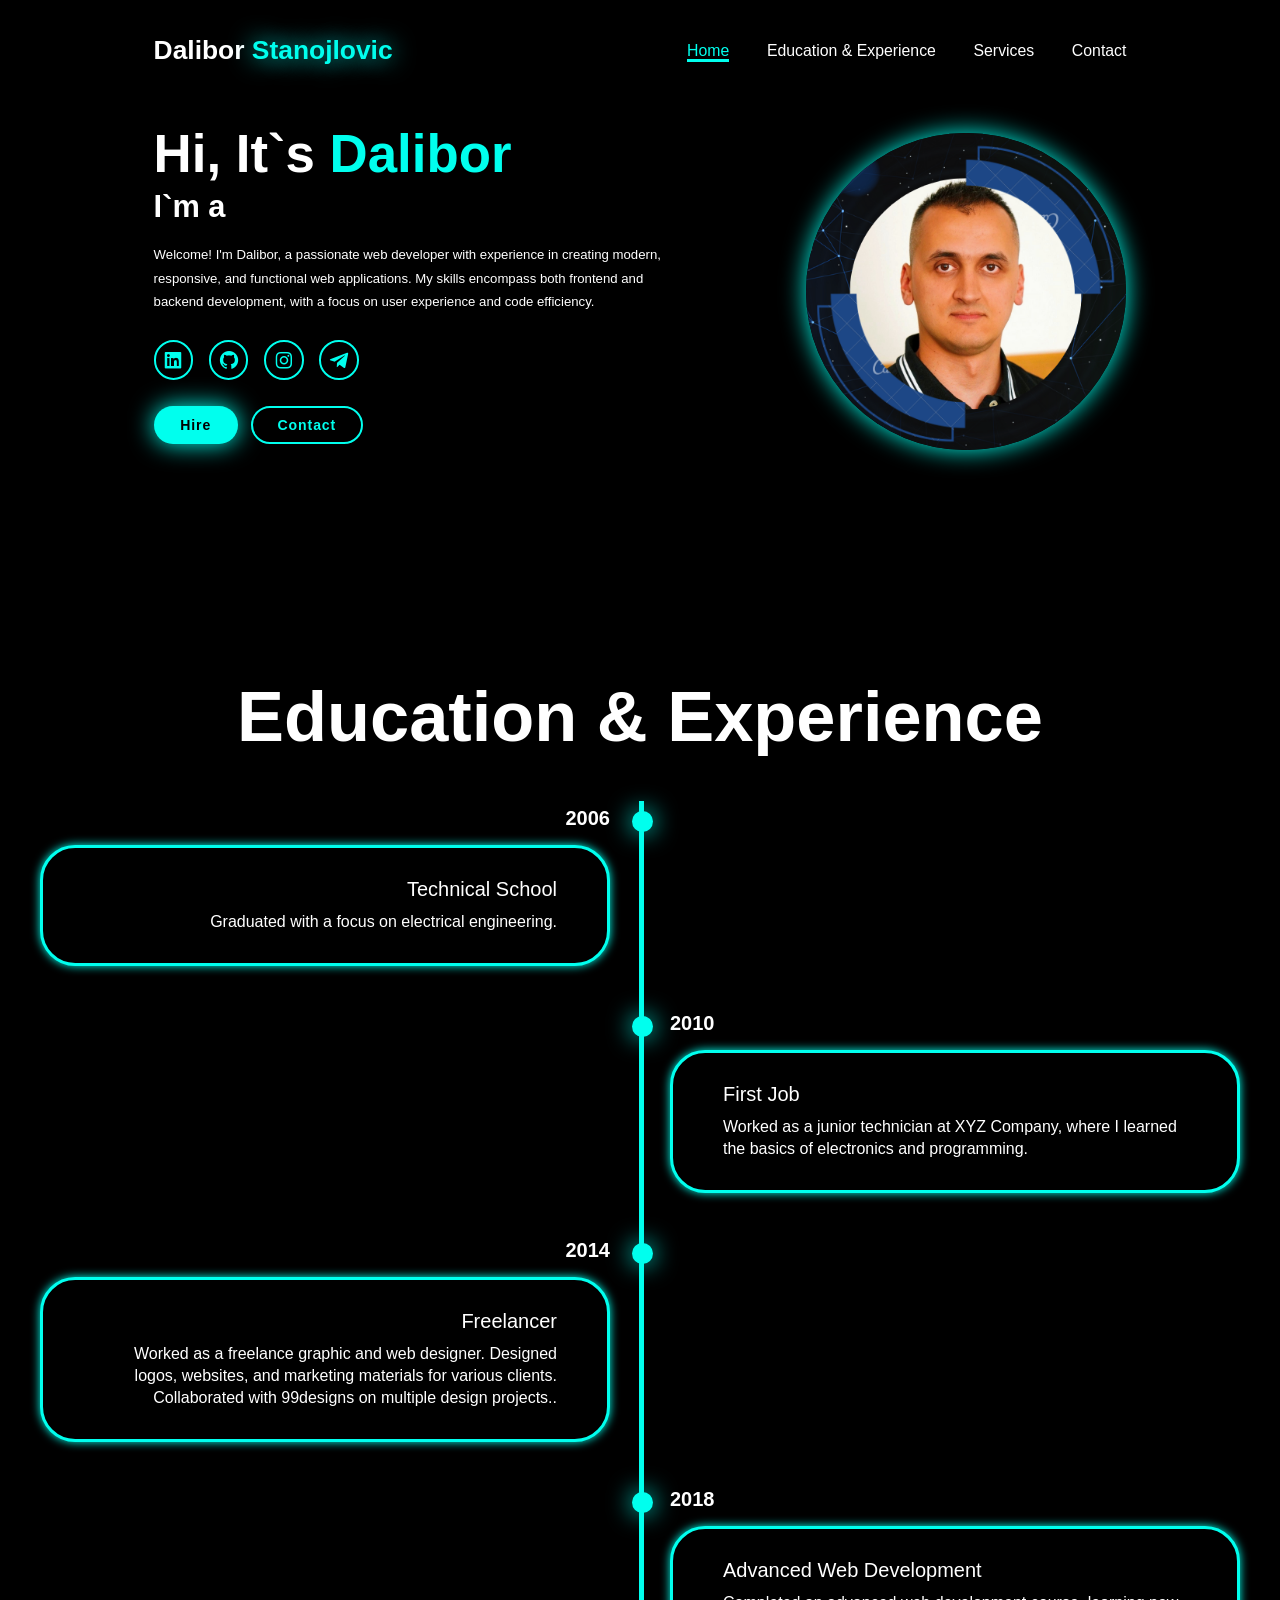
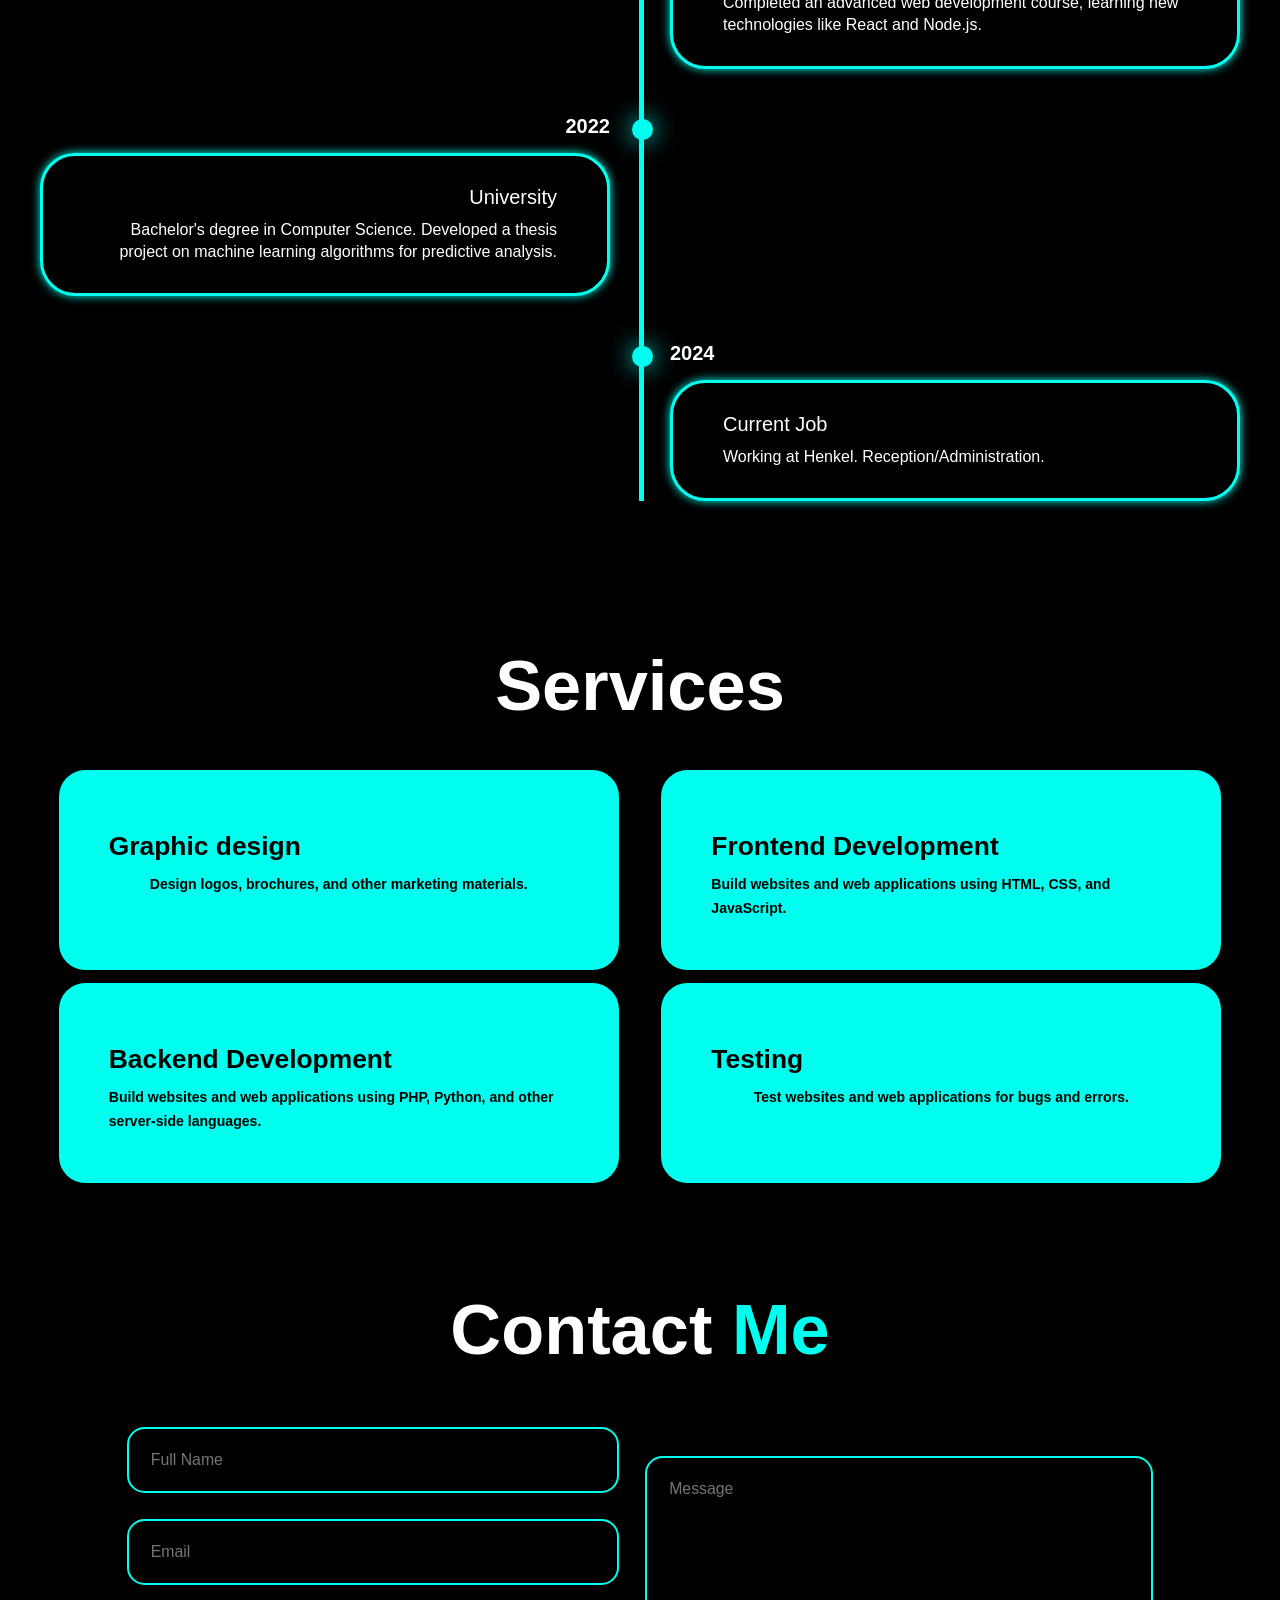
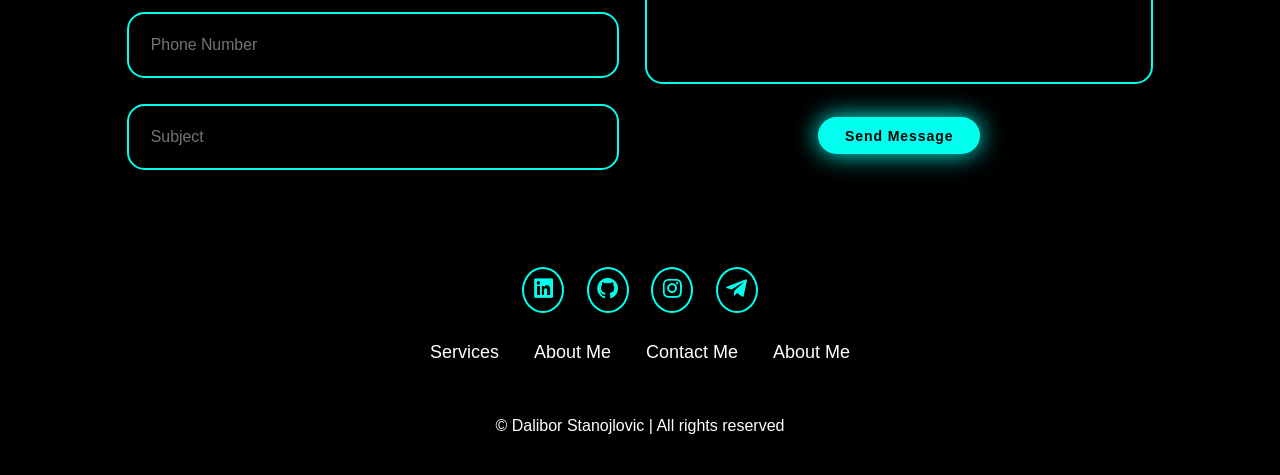
==== index.html @ a5798f06 "Add files via upload" ====
<!DOCTYPE html>
<html lang="en">
<head>
    <meta charset="UTF-8">
    <meta name="viewport" content="width=device-width, initial-scale=1.0">
    <title>Responsive Portfolio Website</title>
    <link rel="stylesheet" href="style.css">
    <link href='https://unpkg.com/boxicons@2.1.4/css/boxicons.min.css' rel='stylesheet'>
</head>
<body>

    <header class="header">
        <a href="#home" class="logo">Dalibor<span> Stanojlovic</span></a>

        <i class='bx bx-menu' id="menu-icon"></i>

        <nav class="navbar">
          <a href="#home" class="active">Home</a>
          <a href="#education">Education & Experience</a>
          <a href="#services">Services</a>
          <a href="#contact">Contact</a>
        </nav>
    </header>

    <section class="home" id="home">
        <div class="home-content">
            <h1>Hi, It`s<span> Dalibor</span></h1>
            <h3 class="text-animation">I`m a <span></span></h3>
            <p>
                Welcome! I'm Dalibor, a passionate web developer with experience in creating modern, responsive, 
                and functional web applications. My skills encompass both frontend and backend development, 
                with a focus on user experience and code efficiency.
            </p>

            <div class="social-icons">
                <a href="#"><i class='bx bxl-linkedin-square'></i></a>
                <a href="#"><i class='bx bxl-github'></i></a>
                <a href="#"><i class='bx bxl-instagram'></i></a>
                <a href="#"><i class='bx bxl-telegram'></i></a>
            </div>

            <div class="btn-group">
                <a href="#" class="btn">Hire</a>
                <a href="#contact" class="btn">Contact</a>
            </div>
        </div>
        <div class="home-img">
            <img src="image.jpg" alt="">
        </div>
    </section>

    <section class="education" id="education">
        <h2 class="heading">Education & Experience</h2>

        <div class="timeline-items">
            <div class="timeline-item"> 
                <div class="timeline-dot"></div>
                <div class="timeline-date">2006</div>
                <div class="timeline-content">
                    <h3>Technical School</h3>
                    <p>Graduated with a focus on electrical engineering.</p>
                </div>
            </div>

            <div class="timeline-item"> 
                <div class="timeline-dot"></div>
                <div class="timeline-date">2010</div>
                <div class="timeline-content">
                    <h3>First Job</h3>
                    <p>Worked as a junior technician at XYZ Company, where I learned the basics of electronics and programming.</p>
                </div>
            </div>

            <div class="timeline-item"> 
                <div class="timeline-dot"></div>
                <div class="timeline-date">2014</div>
                <div class="timeline-content">
                    <h3>Freelancer</h3>
                    <p> Worked as a freelance graphic and web designer. 
                        Designed logos, websites, and marketing materials for various clients. 
                      Collaborated with 99designs on multiple design projects..</p>
                </div>
            </div>

            <div class="timeline-item"> 
                <div class="timeline-dot"></div>
                <div class="timeline-date">2018</div>
                <div class="timeline-content">
                    <h3>Advanced Web Development</h3>
                    <p>Completed an advanced web development course, learning new technologies like React and Node.js.</p>
                </div>
            </div>

            <div class="timeline-item"> 
                <div class="timeline-dot"></div>
                <div class="timeline-date">2022</div>
                <div class="timeline-content">
                    <h3>University</h3>
                    <p>Bachelor's degree in Computer Science. Developed a thesis project on machine learning algorithms for predictive analysis.</p>
                </div>
            </div>

            <div class="timeline-item"> 
                <div class="timeline-dot"></div>
                <div class="timeline-date">2024</div>
                <div class="timeline-content">
                    <h3>Current Job</h3>
                    <p>Working at Henkel. Reception/Administration.</p>
                </div>
            </div>
        </div>
    </section>

    <div class="services" id="services"></div>
      <h2 class="heading">Services</h2>
      
    
      <div class="services-container">

          <div class="service-box">
            <div class="service-info">
              <h4>Graphic design</h4>
              <p>Design logos, brochures, and other marketing materials.</p>
            </div>
          </div>

          <div class="service-box">
            <div class="service-info">
              <h4>Frontend Development</h4>
              <p>Build websites and web applications using HTML, CSS, and JavaScript.</p>
            </div>
          </div>


          <div class="service-box">
            <div class="service-info">
              <h4>Backend Development</h4>
              <p>Build websites and web applications using PHP, Python, and other server-side languages.</p>
            </div>
          </div>

          <div class="service-box">
            <div class="service-info">
              <h4>Testing</h4>
              <p>Test websites and web applications for bugs and errors.</p>
            </div>
          </div>
        </div>
      </section>

      <div class="contact" id="contact">
        <h2 class="heading">Contact <span>Me</span></h2>

      <form action="">
        <div class="input-group">
          <div class="input-box">
            <input type="text" 
            placeholder="Full Name">
            <input type="email"
            placeholder="Email">
          </div>
           
     <div class="input-box">
      <input type="number" 
      placeholder="Phone Number">
      <input type="text"
      placeholder="Subject">
      </div>
        </div>

      <div class="input-group-2">
      <textarea name="" id="" cols="30" rows="10" 
      placeholder="Message"></textarea>
      <input type="submit" value="Send Message" class="btn">
      </div>
      </form>
    </section>

      <footer class="footer">
        <div class="social">
          <a href="#"><i class='bx bxl-linkedin-square'></i></a>
          <a href="#"><i class='bx bxl-github'></i></a>
          <a href="#"><i class='bx bxl-instagram'></i></a>
          <a href="#"><i class='bx bxl-telegram'></i></a>
        </div>

        <ul class="list">
            <li>
              <a href="#">Services</a>
            </li>
            <li>
              <a href="#">About Me</a>
            </li>
            <li>
              <a href="#">Contact Me</a>
            </li>
        
            <li>
              <a href="#">About Me</a>
            </li>
        </ul>
        <p class="copyright">
          © Dalibor Stanojlovic | All rights reserved
          

        </p>
      </footer>

    <script src="script.js" ></script>

</body>
</html>
---- style.css ----
/* General Styling */
* {
  margin: 0;
  padding: 0;
  box-sizing: border-box;
  text-decoration: none;
  border: none;
  outline: none;
  scroll-behavior: smooth;
  font-family: "Poppins", sans-serif;
}

:root {
  --bg-color: rgb(0, 0, 0);
  --second-bg-color: rgba(0, 0, 0, 0);
  --text-color: white;
  --main-color: #00ffee;
}

html {
  font-size: 60%; /* Adjust font size as needed */
  overflow-x: hidden;
}

body {
  background: var(--bg-color);
  color: var(--text-color);
}

/* Header Styling */
.header {
  position: fixed;
  top: 0;
  left: 0;
  width: 100%;
  padding: 4rem 12%;
  background: rgba(3, 3, 3, 0.3);
  backdrop-filter: blur(10px);
  display: flex;
  align-items: center;
  justify-content: space-between;
  z-index: 5;
}

.logo {
  font-size: 3rem;
  color: var(--text-color);
  font-weight: 800;
  cursor: pointer;
  transition: transform 0.3s ease; /* Improved transition */
}

.logo:hover {
  transform: scale(1.1);
}

.logo span {
  text-shadow: 0 0 25px var(--main-color);
}

/* Navbar Styling */
.navbar a {
  font-size: 1.8rem;
  color: var(--text-color);
  margin-left: 4rem;
  font-weight: 500;
  transition: color 0.3s ease;
  border-bottom: 3px solid transparent;
}

.navbar a:hover,
.navbar a.active {
  color: var(--main-color);
  border-bottom: 3px solid var(--main-color);
}

/* Menu Icon Styling */
#menu-icon {
  font-size: 3.6rem;
  color: var(--main-color);
  display: none; /* Will be shown on smaller screens */
}

section {
  min-width: 100vh;
  padding: 10rem 12%;
}

.home {
  display: flex;
  align-items: center;
  justify-content: center;
  gap: 15rem;
}

.home-content {
  display: flex;
  flex-direction: column;
  align-items: baseline;
  text-align: left;
  justify-content: center;
  margin-top: 3rem;
}

span {
  color: var(--main-color);
}

.logo span {
  color: var(--main-color);
}

.home-content h3 {
  margin-bottom: 2rem;
  margin-top: 1rem;
  font-size: 3.5rem;
}

.home-content h1 {
  font-size: 6rem;
  font-weight: 700;
  margin-top: 1.5rem;
  line-height: 1;
}

.home-img {
  border-radius: 50%;
}

.home-img img {
  position: relative;
  top: 3rem;
  width: 25vw;
  border-radius: 50%;
  box-shadow: 0 0 25px var(--main-color);
  cursor: pointer;
  transition: 0.4s ease-in-out;
}

.home-img img:hover {
  box-shadow: 0 0 25px var(--main-color), 0 0 50px var(--main-color), 0 0 100px var(--main-color);
}

.home-content p {
  font-size: 1.5rem;
  font-weight: 500;
  line-height: 1.8;
  max-width: 1000px;
}

.social-icons a {
  display: inline-flex;
  justify-content: center;
  align-items: center;
  width: 4.5rem;
  height: 4.5rem;
  background: transparent;
  border: 2px solid var(--main-color);
  font-size: 2.5rem;
  border-radius: 50%;
  color: var(--main-color);
  margin: 3rem 1.5rem 3rem 0;
  transition: 0.3s ease-in-out;
}

.social-icons a:hover {
  color: var(--text-color);
  transform: scale(1.3) translateY(-5px);
  box-shadow: 0 0 25px var(--main-color);
  background-color: var(--main-color);
}

.btn {
  display: inline-block;
  padding: 1rem 2.8rem;
  background: var(--main-color);
  box-shadow: 0 0 25px var(--main-color);
  border-radius: 4rem;
  font-size: 1.6rem;
  color: black;
  border: 2px solid transparent;
  letter-spacing: 0.1rem;
  font-weight: 600;
  transition: 0.3s ease-in-out;
  cursor: pointer;
}

.btn:hover {
  transform: scale(1.05);
  box-shadow: 0 0 50px var(--main-color);
}

.btn-group {
  display: flex;
  align-items: center;
  gap: 1.5rem;
}

.btn-group a:nth-of-type(2) {
  background-color: black;
  color: var(--main-color);
  border: 2px solid var(--main-color);
  box-shadow: 0 0 25px transparent;
}

.btn-group a:nth-of-type(2):hover {
  box-shadow: 0 0 25px var(--main-color);
  background-color: var(--main-color);
  color: black;
}

.text-animation {
  font-size: 34px;
  font-weight: 600;
  min-width: 280px;
}

.text-animation span {
  position: relative;
}

.text-animation span::before {
  content: "Web Developer";
  color: var(--main-color);
  animation: words 20s infinite;
}

.text-animation span::after {
  content: "";
  background-color: var(--bg-color);
  position: absolute;
  width: calc(100% + 8px);
  height: 100%;
  border-left: 3px solid var(--bg-color);
  right: -8px;
  animation: cursor 0.6s infinite, typing 20s steps(14) infinite;
}

@keyframes cursor {
  to {
    border-left: 2px solid var(--main-color);
  }
}

@keyframes words {
  0%, 20% {
    content: "Frontend Developer";
  }
  21%, 40% {
    content: "Web Designer";
  }
  41%, 60% {
    content: "Fullstack Developer";
  }
  61%, 80% {
    content: "Web Developer";
  }
  81%, 100% {
    content: "Software Tester";
  }
}

@keyframes typing {
  10%, 15%, 30%, 35%, 50%, 55%, 70%, 75%, 90% {
    width: 0;
  }
  5%, 20%, 25%, 40%, 45%, 60%, 65%, 80%, 85% {
    width: calc(100% + 8px);
  }
}
.heading{
  font-size: 8rem;
  text-align: center;
  margin: 5rem 0;
}
.education{
  padding: 100px 15px;
  background: var(--second-bg-color);
}
.education h2{
  margin-bottom: 5rem;
}
.timeline-items{
  max-width: 1200px;
  margin: auto;
  display: flex;
  flex-wrap: wrap;
  position: relative;
}
.timeline-items::before{
  content: "";
  position: absolute;
  width: 5px;
  height: 100%;
  background-color: var(--main-color);
  left: calc(50% - 1px);
}
.timeline-item{
  margin-bottom: 40px;
  width: 100%;
  position: relative;
}
.timeline-item:last-child{
  margin-bottom: 0;
}
.timeline-item:nth-child(odd){
  padding-right: calc(50% + 30px);
  text-align: right;
}
.timeline-item:nth-child(even){
  padding-left: calc(50% + 30px);
}
.timeline-dot{
  height: 21px;
  width: 21px;
  background-color: var(--main-color);
  box-shadow: 0 0 25px var(--main-color);
              0 0 50px var(--main-color);
  position: absolute;
  left: calc(50% - 8px);
  border-radius: 50%;
  top: 10px;
}
.timeline-date{
  font-size: 20px;
  font-weight: 800;
  color: white;
  margin: 6px 0 15px;
}
.timeline-content{
  background-color: var(--bg-color);
  border: 3px solid var(--main-color);
  padding: 30px 50px;
  border-radius: 4rem;
  box-shadow: 0 0 10px var(--main-color);
  cursor: pointer;
  transition: 0.3s ease-in-out;
}
.timeline-content:hover{
  transform: scale(1.05);
  box-shadow: 0 0 25px var(--main-color);
}
.timeline-content h3{
  font-size: 20px;
  color: white;
  margin: 0 0 10px;
  font-weight: 500;
}
.timeline-content p{
  color: white;
  font-size: 16px;
  font-weight: 300;
  line-height: 22px;  
}

::-webkit-scrollbar{
  width: 15px;
}
::-webkit-scrollbar-thumb{
  background-color: var(--main-color);
}
::-webkit-scrollbar-track{
  background-color: var(--bg-color);
  width: 50px;
}
.sevices{
  background-color: var(--bg-color);
  color: black;
}
.sevices h2{
  margin-bottom: 5rem;
  color: white;
}
.services-container {
  display: grid;
  grid-template-columns: repeat(2, 1fr);
  align-items: center;
  gap: 1.5rem; /* Smanji gap da boksovi budu bliže jedan drugom */
}

.service-box {
  background-color: var(--main-color);
  height: 200px;
  border-radius: 3rem;
  border: 6px solid transparent;
  cursor: pointer;
  transition: 0.4s ease-in-out;
  color: black; /* Keeps text color black */
  width: 95%; /* Adjust width to make boxes narrower */
  margin: 0 auto; /* Center the box */
  padding: 3rem; /* Adjust padding to make boxes narrower */
}

.service-box:hover {
  background: white;
  color: black;
  border: 5px solid var(--main-color);
  transform: scale(1.03);
}

.service-box .service-info {
  display: flex;
  flex-direction: column;
  text-align: left;
  max-height: 200px;
  justify-self: left;
  align-items: baseline;
  padding: 2rem 2rem; /* Adjust padding inside the box */
}

.service-info h4 {
  font-size: 3rem;
  font-weight: 800;
  line-height: 2;
}

.service-info p {
  font-size: 1.6rem;
  font-weight: 600;
  max-height: 100px;
  line-height: 1.7;
  margin: auto;
}
.contact{
  background-color: var(--bg-color);
}  
.contact h2{
  margin-bottom: 3rem;
  color: white;
}
.contact form{
  display: flex;
  align-items: center;
  justify-content: center;
  gap: 3rem;
  margin: 5rem auto;
  text-align: center;
}
.contact form .input-box{
  display: flex;
  justify-content: center;
  flex-wrap: wrap;
}
.contact form .input-box input,
.contact form textarea{
  width: 100%;
  padding: 2.5rem;
  font-size: 1.8rem;
  color: var(--text-color);
  background: var(--bg-color);
  border-radius: 2rem;
  border: 2px solid var(--main-color);
  margin: 1.5rem 0;
  resize: none;
}
.contact form .btn{
  margin-top: 2rem;
}
.footer{
  position: relative;
  bottom: 0;
  width: 100%;
  padding: 40px 0;
  background-color: var(--second-bg-color);
}
.footer .social{
  text-align: center;
  padding-bottom: 25px;
  color: var(--main-color);
}
.footer .social a{
  font-size: 25px;
  color: var(--main-color);
  border: 2px solid var(--main-color);
  width: 42px;
  line-height: 42px;
  display: inline-block;
  text-align: center;
  border-radius: 50%;
  margin: 0 10px;
  transition: 0.3s ease-in-out;
}
.footer .social a:hover{
  transform: scale(1.2)translateY(-10px);
  background-color: var(--main-color);
  color: black;
  box-shadow: 0 0 25px var(--main-color);
}
.footer ul{
  margin-top: 0;
  padding: 0;
  font-size: 18px;
  line-height: 1.6;
  margin-bottom: 0;
  text-align: center;
}
.footer ul li a{
  color: white;
  border-bottom: 3px solid transparent;
  transition: 0.3s ease-in-out;
}
.footer ul li a:hover{
  border-bottom: 3px solid var(--main-color);
}
.footer ul li{
  display: inline-block;
  padding: 0 15px;
}
.footer .copyright{
  margin-top: 50px;
  text-align: center;
  font-size: 16px;
  color: white;
}
@media(max-width:1285px){
  html{
    font-size: 55%;
  }
  .services-container{
    padding-bottom: 7rem;
    grid-template-columns: repeat(2,1fr);
    margin: 0 5rem;
  }
}
@media(max-width:991px){
  header{
    padding: 2rem 3%;
  }
  section{
    padding: 10rem 3% 2rem;
  }
  .timeline-items::before{
    left: 7px;
  }
  .timeline-item:nth-child(odd){
    padding-right: 0;
    text-align: left;
  }

.timeline-item:nth-child(odd),
.timeline-item:nth-child(even){
  padding-left: 37px;
  }
  .timeline-dot{
    left 0;
  }
  .services{
    padding-bottom: 7rem;
  }
  .contact form{
    flex-direction: column;
  }
  .footer{
    padding: 2rem 3%;
  }
}
@media (max-width:895px){
  #menu-icon{
    display: block;
  }
.navbar{
  position: absolute;
  top: 100%;
  right: 0;
  width: 50%;
  padding: 1rem 3%;
  background: rgba(0, 0, 0, 0.8);
  backdrop-filter: blur(20px);
  border-top-left-radius: 2rem;
  border-left: 2px solid var(--main-color);
  border-bottom: 2px solid var(--main-color);
  display: none;
}
.navbar.active{
  display: block;
}
.navbar a{
  display: block;
  font-size: 2rem;
  margin: 3rem 0;
  color: white;
}
.home{
  flex-direction: column-reverse;
  margin: 5rem 4rem;
}
.home-content h3{
  font-size: 2.6rem;
}
.home-content h1{
  font-size: 8rem;
  margin-top: 3rem;
}
.home-content p{
  max-width: 600px;
  margin: 0 auto;
}
.home-img img{
  width: 56vw;
}
.services h2{
  margin-bottom: 3rem;
}
.services-container{
  grid-template-columns: repeat(1,1fr);
}

}
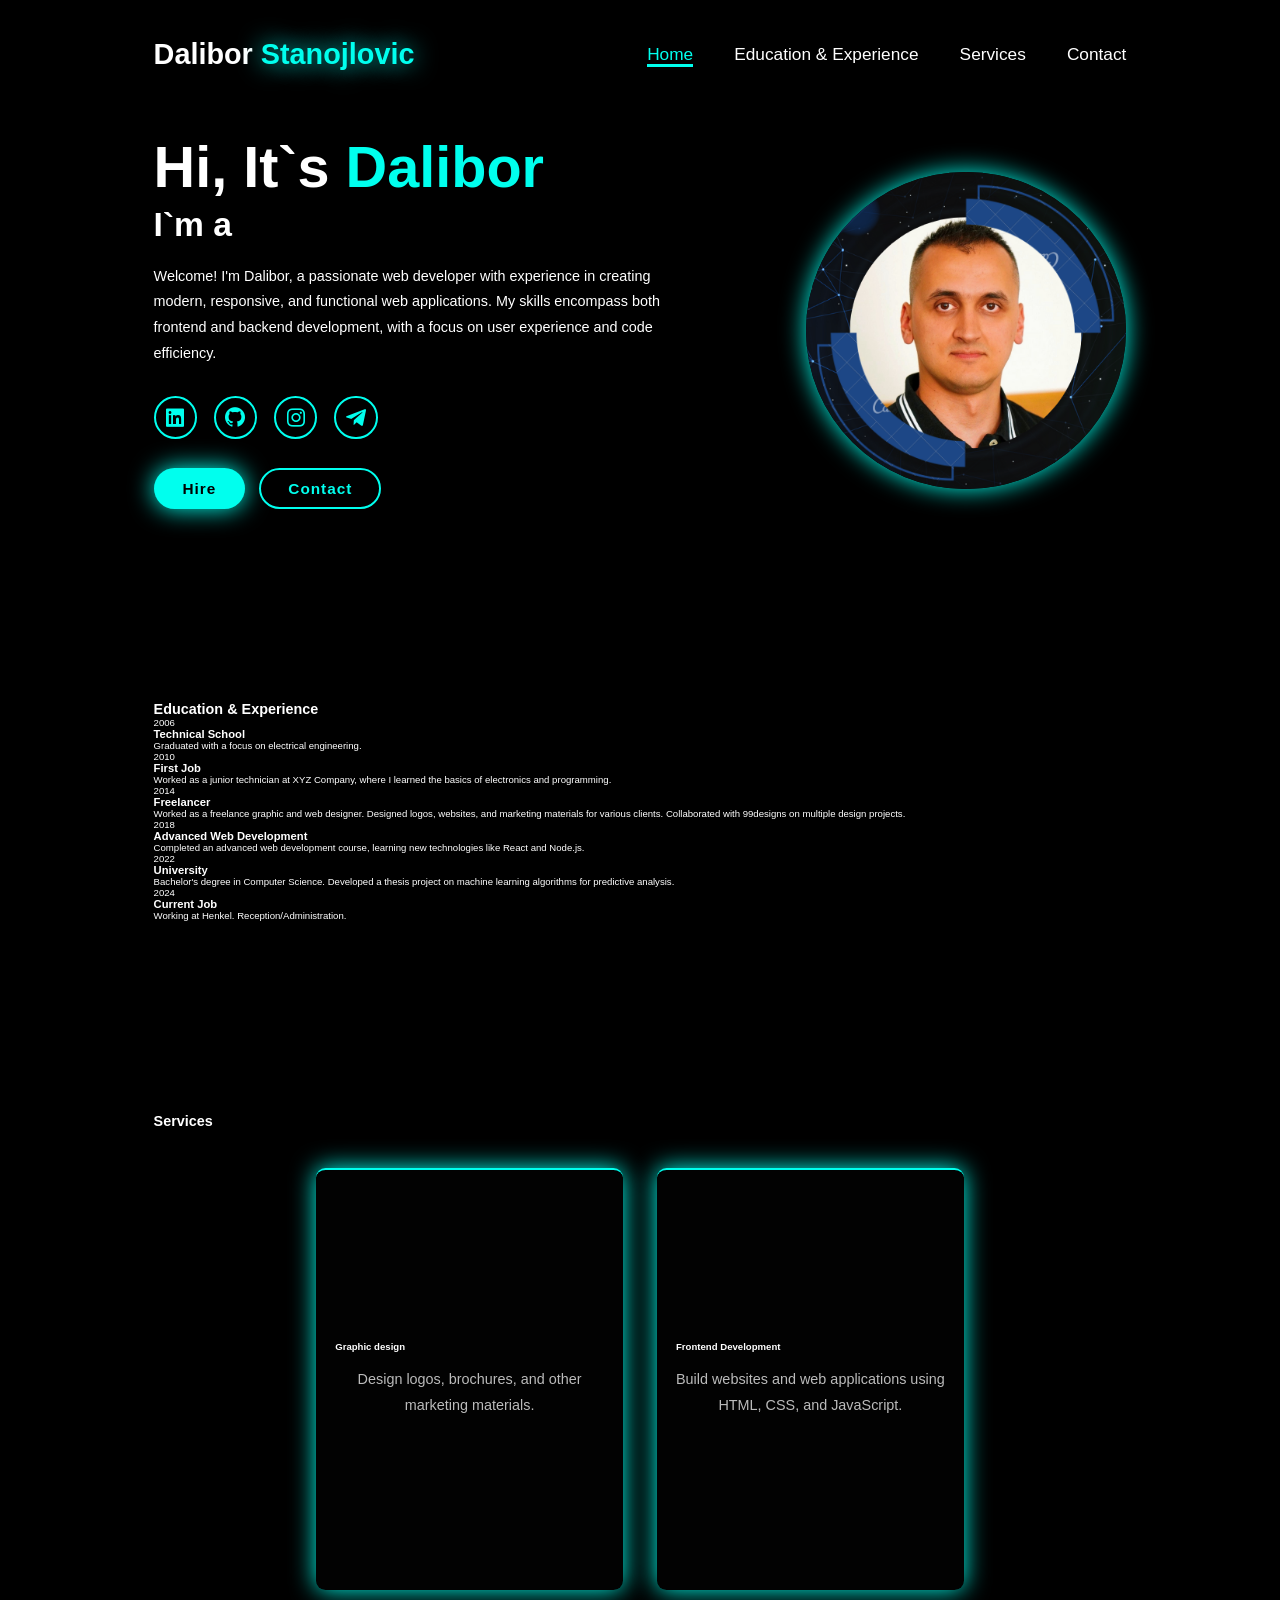
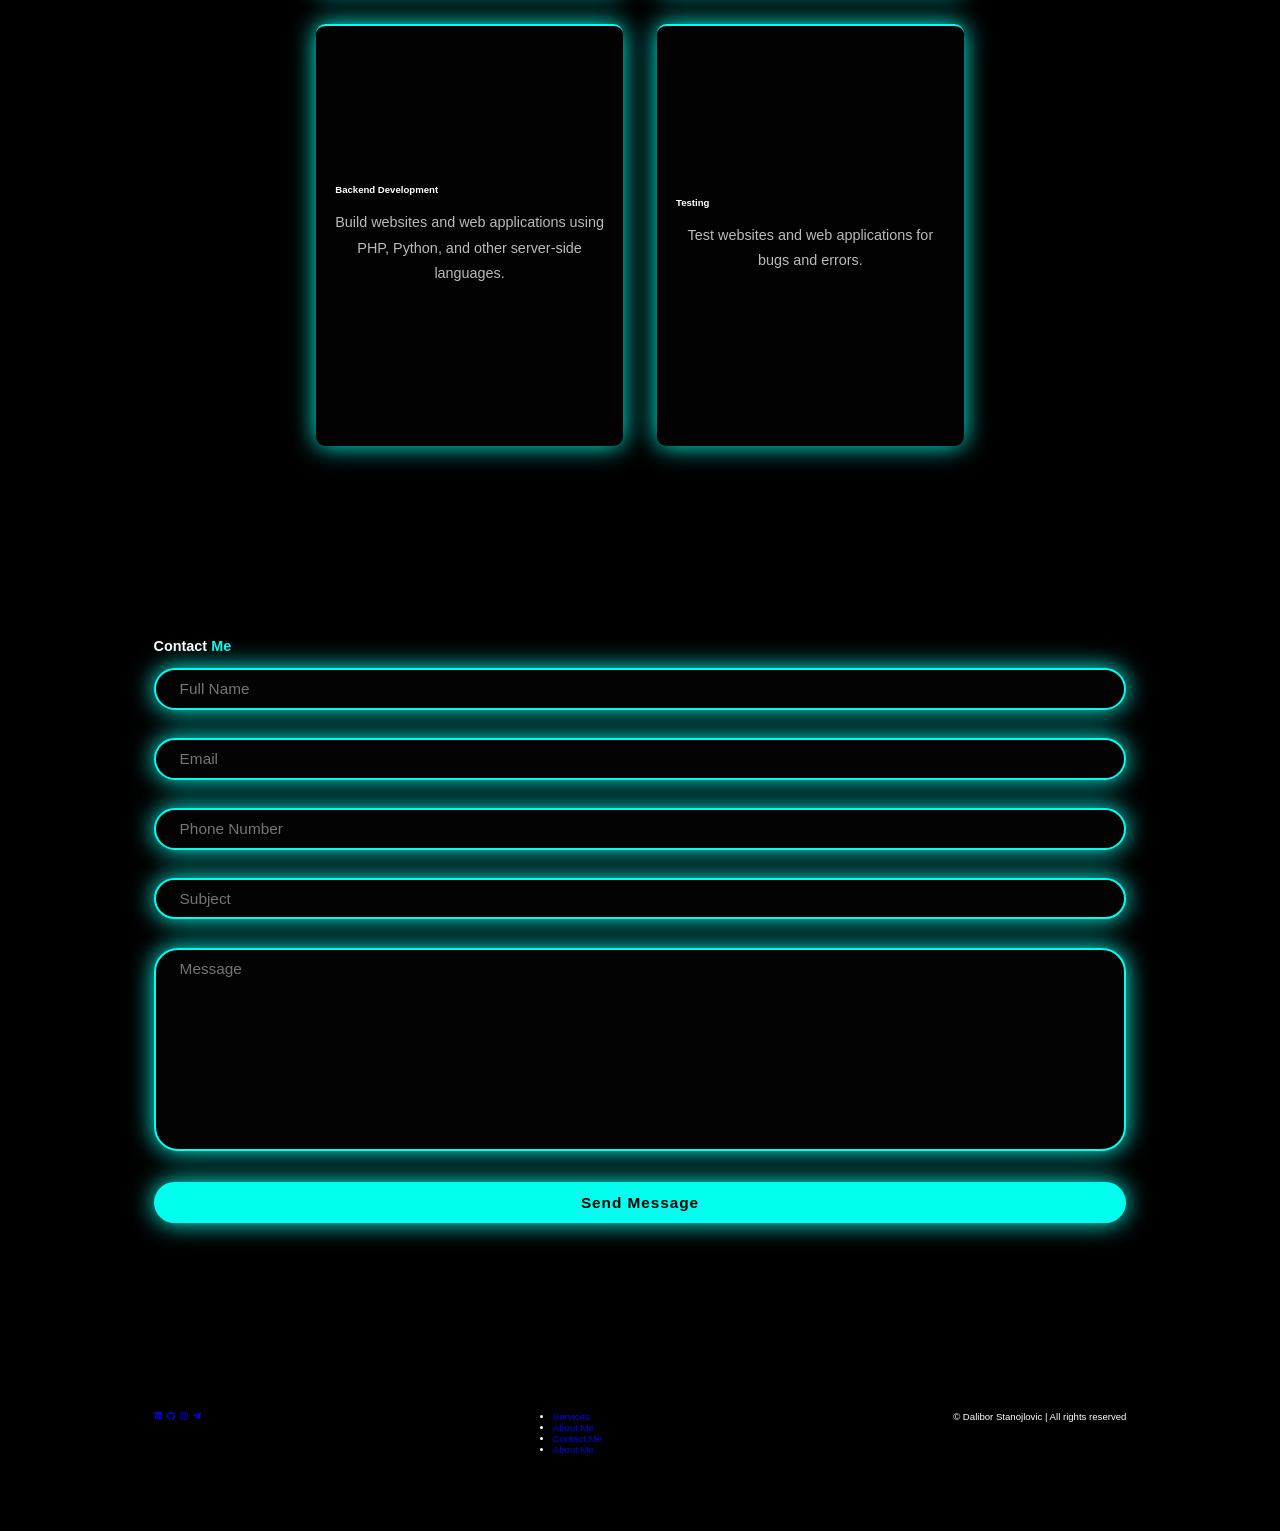
==== commit d50a5c35: "Update index.html" ====
--- a/index.html
+++ b/index.html
@@ -11,9 +11,7 @@
 
     <header class="header">
         <a href="#home" class="logo">Dalibor<span> Stanojlovic</span></a>
-
         <i class='bx bx-menu' id="menu-icon"></i>
-
         <nav class="navbar">
           <a href="#home" class="active">Home</a>
           <a href="#education">Education & Experience</a>
@@ -31,14 +29,12 @@
                 and functional web applications. My skills encompass both frontend and backend development, 
                 with a focus on user experience and code efficiency.
             </p>
-
             <div class="social-icons">
                 <a href="#"><i class='bx bxl-linkedin-square'></i></a>
                 <a href="#"><i class='bx bxl-github'></i></a>
                 <a href="#"><i class='bx bxl-instagram'></i></a>
                 <a href="#"><i class='bx bxl-telegram'></i></a>
             </div>
-
             <div class="btn-group">
                 <a href="#" class="btn">Hire</a>
                 <a href="#contact" class="btn">Contact</a>
@@ -51,7 +47,6 @@
 
     <section class="education" id="education">
         <h2 class="heading">Education & Experience</h2>
-
         <div class="timeline-items">
             <div class="timeline-item"> 
                 <div class="timeline-dot"></div>
@@ -61,7 +56,6 @@
                     <p>Graduated with a focus on electrical engineering.</p>
                 </div>
             </div>
-
             <div class="timeline-item"> 
                 <div class="timeline-dot"></div>
                 <div class="timeline-date">2010</div>
@@ -70,18 +64,14 @@
                     <p>Worked as a junior technician at XYZ Company, where I learned the basics of electronics and programming.</p>
                 </div>
             </div>
-
             <div class="timeline-item"> 
                 <div class="timeline-dot"></div>
                 <div class="timeline-date">2014</div>
                 <div class="timeline-content">
                     <h3>Freelancer</h3>
-                    <p> Worked as a freelance graphic and web designer. 
-                        Designed logos, websites, and marketing materials for various clients. 
-                      Collaborated with 99designs on multiple design projects..</p>
+                    <p>Worked as a freelance graphic and web designer. Designed logos, websites, and marketing materials for various clients. Collaborated with 99designs on multiple design projects.</p>
                 </div>
             </div>
-
             <div class="timeline-item"> 
                 <div class="timeline-dot"></div>
                 <div class="timeline-date">2018</div>
@@ -90,7 +80,6 @@
                     <p>Completed an advanced web development course, learning new technologies like React and Node.js.</p>
                 </div>
             </div>
-
             <div class="timeline-item"> 
                 <div class="timeline-dot"></div>
                 <div class="timeline-date">2022</div>
@@ -99,7 +88,6 @@
                     <p>Bachelor's degree in Computer Science. Developed a thesis project on machine learning algorithms for predictive analysis.</p>
                 </div>
             </div>
-
             <div class="timeline-item"> 
                 <div class="timeline-dot"></div>
                 <div class="timeline-date">2024</div>
@@ -111,102 +99,74 @@
         </div>
     </section>
 
-    <div class="services" id="services"></div>
-      <h2 class="heading">Services</h2>
-      
-    
-      <div class="services-container">
-
-          <div class="service-box">
-            <div class="service-info">
-              <h4>Graphic design</h4>
-              <p>Design logos, brochures, and other marketing materials.</p>
+    <section class="services" id="services">
+        <h2 class="heading">Services</h2>
+        <div class="services-container">
+            <div class="service-box">
+                <div class="service-info">
+                    <h4>Graphic design</h4>
+                    <p>Design logos, brochures, and other marketing materials.</p>
+                </div>
             </div>
-          </div>
-
-          <div class="service-box">
-            <div class="service-info">
-              <h4>Frontend Development</h4>
-              <p>Build websites and web applications using HTML, CSS, and JavaScript.</p>
+            <div class="service-box">
+                <div class="service-info">
+                    <h4>Frontend Development</h4>
+                    <p>Build websites and web applications using HTML, CSS, and JavaScript.</p>
+                </div>
             </div>
-          </div>
-
-
-          <div class="service-box">
-            <div class="service-info">
-              <h4>Backend Development</h4>
-              <p>Build websites and web applications using PHP, Python, and other server-side languages.</p>
+            <div class="service-box">
+                <div class="service-info">
+                    <h4>Backend Development</h4>
+                    <p>Build websites and web applications using PHP, Python, and other server-side languages.</p>
+                </div>
             </div>
-          </div>
-
-          <div class="service-box">
-            <div class="service-info">
-              <h4>Testing</h4>
-              <p>Test websites and web applications for bugs and errors.</p>
+            <div class="service-box">
+                <div class="service-info">
+                    <h4>Testing</h4>
+                    <p>Test websites and web applications for bugs and errors.</p>
+                </div>
             </div>
-          </div>
         </div>
-      </section>
-
-      <div class="contact" id="contact">
-        <h2 class="heading">Contact <span>Me</span></h2>
-
-      <form action="">
-        <div class="input-group">
-          <div class="input-box">
-            <input type="text" 
-            placeholder="Full Name">
-            <input type="email"
-            placeholder="Email">
-          </div>
-           
-     <div class="input-box">
-      <input type="number" 
-      placeholder="Phone Number">
-      <input type="text"
-      placeholder="Subject">
-      </div>
-        </div>
-
-      <div class="input-group-2">
-      <textarea name="" id="" cols="30" rows="10" 
-      placeholder="Message"></textarea>
-      <input type="submit" value="Send Message" class="btn">
-      </div>
-      </form>
     </section>
 
-      <footer class="footer">
+    <section class="contact" id="contact">
+        <h2 class="heading">Contact <span>Me</span></h2>
+        <form action="">
+            <div class="input-group">
+                <div class="input-box">
+                    <input type="text" placeholder="Full Name">
+                    <input type="email" placeholder="Email">
+                </div>
+                <div class="input-box">
+                    <input type="number" placeholder="Phone Number">
+                    <input type="text" placeholder="Subject">
+                </div>
+            </div>
+            <div class="input-group-2">
+                <textarea name="" id="" cols="30" rows="10" placeholder="Message"></textarea>
+                <input type="submit" value="Send Message" class="btn">
+            </div>
+        </form>
+    </section>
+
+    <footer class="footer">
         <div class="social">
-          <a href="#"><i class='bx bxl-linkedin-square'></i></a>
-          <a href="#"><i class='bx bxl-github'></i></a>
-          <a href="#"><i class='bx bxl-instagram'></i></a>
-          <a href="#"><i class='bx bxl-telegram'></i></a>
+            <a href="#"><i class='bx bxl-linkedin-square'></i></a>
+            <a href="#"><i class='bx bxl-github'></i></a>
+            <a href="#"><i class='bx bxl-instagram'></i></a>
+            <a href="#"><i class='bx bxl-telegram'></i></a>
         </div>
-
         <ul class="list">
-            <li>
-              <a href="#">Services</a>
-            </li>
-            <li>
-              <a href="#">About Me</a>
-            </li>
-            <li>
-              <a href="#">Contact Me</a>
-            </li>
-        
-            <li>
-              <a href="#">About Me</a>
-            </li>
+            <li><a href="#">Services</a></li>
+            <li><a href="#">About Me</a></li>
+            <li><a href="#">Contact Me</a></li>
+            <li><a href="#">About Me</a></li>
         </ul>
         <p class="copyright">
-          © Dalibor Stanojlovic | All rights reserved
-          
+            © Dalibor Stanojlovic | All rights reserved
+        </p>
+    </footer>
 
-        </p>
-      </footer>
-
-    <script src="script.js" ></script>
-
+    <script src="script.js"></script>
 </body>
 </html>
--- a/style.css
+++ b/style.css
@@ -7,7 +7,7 @@
   border: none;
   outline: none;
   scroll-behavior: smooth;
-  font-family: "Poppins", sans-serif;
+  font-family: "Poppins", Arial, sans-serif; /* Added fallback fonts */
 }
 
 :root {
@@ -86,6 +86,7 @@
   padding: 10rem 12%;
 }
 
+/* Home Section */
 .home {
   display: flex;
   align-items: center;
@@ -148,6 +149,7 @@
   max-width: 1000px;
 }
 
+/* Social Icons */
 .social-icons a {
   display: inline-flex;
   justify-content: center;
@@ -170,6 +172,7 @@
   background-color: var(--main-color);
 }
 
+/* Button Styles */
 .btn {
   display: inline-block;
   padding: 1rem 2.8rem;
@@ -209,6 +212,7 @@
   color: black;
 }
 
+/* Text Animation */
 .text-animation {
   font-size: 34px;
   font-weight: 600;
@@ -247,362 +251,362 @@
     content: "Frontend Developer";
   }
   21%, 40% {
+    content: "Backend Developer";
+  }
+  41%, 60% {
     content: "Web Designer";
   }
-  41%, 60% {
-    content: "Fullstack Developer";
-  }
   61%, 80% {
+    content: "Graphic Designer";
+  }
+  81%, 100% {
     content: "Web Developer";
   }
-  81%, 100% {
-    content: "Software Tester";
-  }
 }
 
 @keyframes typing {
-  10%, 15%, 30%, 35%, 50%, 55%, 70%, 75%, 90% {
-    width: 0;
-  }
-  5%, 20%, 25%, 40%, 45%, 60%, 65%, 80%, 85% {
-    width: calc(100% + 8px);
-  }
-}
-.heading{
-  font-size: 8rem;
+  to {
+    right: 100%;
+  }
+}
+
+/* Services Section */
+.services-container {
+  display: flex;
+  justify-content: center;
+  align-items: center;
+  flex-wrap: wrap;
+  gap: 3.5rem;
+  margin-top: 4rem;
+}
+
+.service-box {
+  width: 32rem;
+  height: 44rem;
+  background: rgb(2, 2, 2);
+  border-radius: 1rem;
+  display: flex;
+  justify-content: center;
+  align-items: center;
+  padding: 2rem;
+  box-shadow: 0 0 25px var(--main-color);
+  border-top: 2px solid var(--main-color);
+  transition: 0.4s ease-in-out;
+}
+
+.service-box i {
+  font-size: 3rem;
+  color: var(--main-color);
+}
+
+.service-box:hover {
+  transform: scale(1.1);
+  box-shadow: 0 0 50px var(--main-color);
+  border-top: transparent;
+}
+
+.service-box h3 {
+  font-size: 2rem;
+  margin: 1rem 0 0.5rem;
+  text-shadow: 0 0 25px var(--main-color);
+}
+
+.service-box p {
+  font-size: 1.5rem;
   text-align: center;
-  margin: 5rem 0;
-}
-.education{
-  padding: 100px 15px;
-  background: var(--second-bg-color);
-}
-.education h2{
-  margin-bottom: 5rem;
-}
-.timeline-items{
-  max-width: 1200px;
-  margin: auto;
-  display: flex;
-  flex-wrap: wrap;
-  position: relative;
-}
-.timeline-items::before{
-  content: "";
-  position: absolute;
-  width: 5px;
-  height: 100%;
-  background-color: var(--main-color);
-  left: calc(50% - 1px);
-}
-.timeline-item{
-  margin-bottom: 40px;
-  width: 100%;
-  position: relative;
-}
-.timeline-item:last-child{
-  margin-bottom: 0;
-}
-.timeline-item:nth-child(odd){
-  padding-right: calc(50% + 30px);
-  text-align: right;
-}
-.timeline-item:nth-child(even){
-  padding-left: calc(50% + 30px);
-}
-.timeline-dot{
-  height: 21px;
-  width: 21px;
-  background-color: var(--main-color);
-  box-shadow: 0 0 25px var(--main-color);
-              0 0 50px var(--main-color);
-  position: absolute;
-  left: calc(50% - 8px);
-  border-radius: 50%;
-  top: 10px;
-}
-.timeline-date{
-  font-size: 20px;
-  font-weight: 800;
-  color: white;
-  margin: 6px 0 15px;
-}
-.timeline-content{
-  background-color: var(--bg-color);
-  border: 3px solid var(--main-color);
-  padding: 30px 50px;
-  border-radius: 4rem;
-  box-shadow: 0 0 10px var(--main-color);
-  cursor: pointer;
-  transition: 0.3s ease-in-out;
-}
-.timeline-content:hover{
-  transform: scale(1.05);
-  box-shadow: 0 0 25px var(--main-color);
-}
-.timeline-content h3{
-  font-size: 20px;
-  color: white;
-  margin: 0 0 10px;
-  font-weight: 500;
-}
-.timeline-content p{
-  color: white;
-  font-size: 16px;
-  font-weight: 300;
-  line-height: 22px;  
-}
-
-::-webkit-scrollbar{
-  width: 15px;
-}
-::-webkit-scrollbar-thumb{
-  background-color: var(--main-color);
-}
-::-webkit-scrollbar-track{
-  background-color: var(--bg-color);
-  width: 50px;
-}
-.sevices{
-  background-color: var(--bg-color);
+  color: #bbbbbb;
+  line-height: 1.8;
+  margin-top: 1.5rem;
+}
+
+.service-box a {
+  margin-top: 2rem;
+  display: inline-block;
+  background: var(--main-color);
   color: black;
-}
-.sevices h2{
-  margin-bottom: 5rem;
-  color: white;
-}
-.services-container {
-  display: grid;
-  grid-template-columns: repeat(2, 1fr);
-  align-items: center;
-  gap: 1.5rem; /* Smanji gap da boksovi budu bliže jedan drugom */
-}
-
-.service-box {
-  background-color: var(--main-color);
-  height: 200px;
-  border-radius: 3rem;
-  border: 6px solid transparent;
-  cursor: pointer;
-  transition: 0.4s ease-in-out;
-  color: black; /* Keeps text color black */
-  width: 95%; /* Adjust width to make boxes narrower */
-  margin: 0 auto; /* Center the box */
-  padding: 3rem; /* Adjust padding to make boxes narrower */
-}
-
-.service-box:hover {
-  background: white;
-  color: black;
-  border: 5px solid var(--main-color);
-  transform: scale(1.03);
-}
-
-.service-box .service-info {
-  display: flex;
-  flex-direction: column;
-  text-align: left;
-  max-height: 200px;
-  justify-self: left;
-  align-items: baseline;
-  padding: 2rem 2rem; /* Adjust padding inside the box */
-}
-
-.service-info h4 {
-  font-size: 3rem;
-  font-weight: 800;
-  line-height: 2;
-}
-
-.service-info p {
   font-size: 1.6rem;
   font-weight: 600;
-  max-height: 100px;
-  line-height: 1.7;
-  margin: auto;
-}
-.contact{
-  background-color: var(--bg-color);
-}  
-.contact h2{
-  margin-bottom: 3rem;
-  color: white;
-}
-.contact form{
+  padding: 1rem 2.5rem;
+  border-radius: 5rem;
+  box-shadow: 0 0 25px var(--main-color);
+  transition: 0.3s ease-in-out;
+}
+
+.service-box a:hover {
+  box-shadow: 0 0 50px var(--main-color);
+  transform: scale(1.1);
+}
+
+/* Contact Section */
+.contact-content {
   display: flex;
   align-items: center;
   justify-content: center;
-  gap: 3rem;
-  margin: 5rem auto;
-  text-align: center;
-}
-.contact form .input-box{
-  display: flex;
+  gap: 15rem;
+}
+
+.contact-left h3 {
+  font-size: 2.2rem;
+}
+
+.contact-left p {
+  font-size: 1.5rem;
+  color: var(--main-color);
+  margin: 1.5rem 0 3rem;
+}
+
+.contact-left .social-icons a {
+  font-size: 2.5rem;
+  margin-top: 1rem;
+  width: 5rem;
+  height: 5rem;
+}
+
+.contact-right h2 {
+  font-size: 2.2rem;
+}
+
+.contact-right p {
+  color: var(--main-color);
+  margin: 1.5rem 0 2rem;
+}
+
+input,
+textarea {
+  width: 100%;
+  background: rgb(3, 3, 3);
+  border: 2px solid var(--main-color);
+  box-shadow: 0 0 25px var(--main-color);
+  color: var(--text-color);
+  font-size: 1.6rem;
+  padding: 1rem 2.5rem;
+  border-radius: 5rem;
+  margin: 1.5rem 0;
+}
+
+textarea {
+  border-radius: 2.5rem;
+  resize: none;
+}
+
+.contact-form {
+  width: 45rem;
+}
+
+/* Footer Section */
+footer {
+  background: var(--bg-color);
+  padding: 8rem 12%;
+  display: flex;
+  justify-content: space-between;
+  align-items: flex-start;
+  flex-wrap: wrap;
+  gap: 2rem;
+}
+
+footer h2 {
+  font-size: 2rem;
+  margin-bottom: 2rem;
+}
+
+footer .footer-box {
+  width: calc(25% - 1rem);
+}
+
+footer .footer-box h3 {
+  color: var(--main-color);
+  font-size: 2rem;
+}
+
+.footer-box p {
+  font-size: 1.5rem;
+  margin-top: 2rem;
+  color: var(--main-color);
+}
+
+.footer-box .footer-links {
+  margin-top: 2rem;
+}
+
+.footer-box .footer-links a {
+  display: inline-block;
+  font-size: 1.6rem;
+  color: var(--text-color);
+  margin: 1rem 0;
+  transition: color 0.3s ease;
+}
+
+.footer-box .footer-links a:hover {
+  color: var(--main-color);
+}
+
+.footer-box .footer-links li {
+  list-style: none;
+}
+
+footer .social-icons a {
+  display: inline-flex;
   justify-content: center;
-  flex-wrap: wrap;
-}
-.contact form .input-box input,
-.contact form textarea{
+  align-items: center;
+  width: 4rem;
+  height: 4rem;
+  background: transparent;
+  border: 2px solid var(--main-color);
+  font-size: 2rem;
+  border-radius: 50%;
+  color: var(--main-color);
+  margin: 2rem 1.5rem 0 0;
+  transition: 0.3s ease-in-out;
+}
+
+footer .social-icons a:hover {
+  color: var(--text-color);
+  transform: scale(1.3) translateY(-5px);
+  box-shadow: 0 0 25px var(--main-color);
+  background-color: var(--main-color);
+}
+
+footer .social-icons a:last-child {
+  margin-right: 0;
+}
+
+.footer-box input[type="submit"] {
   width: 100%;
-  padding: 2.5rem;
-  font-size: 1.8rem;
-  color: var(--text-color);
-  background: var(--bg-color);
-  border-radius: 2rem;
-  border: 2px solid var(--main-color);
-  margin: 1.5rem 0;
-  resize: none;
-}
-.contact form .btn{
-  margin-top: 2rem;
-}
-.footer{
-  position: relative;
-  bottom: 0;
-  width: 100%;
-  padding: 40px 0;
-  background-color: var(--second-bg-color);
-}
-.footer .social{
-  text-align: center;
-  padding-bottom: 25px;
-  color: var(--main-color);
-}
-.footer .social a{
-  font-size: 25px;
-  color: var(--main-color);
-  border: 2px solid var(--main-color);
-  width: 42px;
-  line-height: 42px;
-  display: inline-block;
-  text-align: center;
-  border-radius: 50%;
-  margin: 0 10px;
+  background: var(--main-color);
+  color: black;
+  font-size: 1.6rem;
+  font-weight: 600;
+  padding: 1rem 2.5rem;
+  border-radius: 5rem;
+  box-shadow: 0 0 25px var(--main-color);
   transition: 0.3s ease-in-out;
-}
-.footer .social a:hover{
-  transform: scale(1.2)translateY(-10px);
-  background-color: var(--main-color);
-  color: black;
-  box-shadow: 0 0 25px var(--main-color);
-}
-.footer ul{
-  margin-top: 0;
-  padding: 0;
-  font-size: 18px;
-  line-height: 1.6;
-  margin-bottom: 0;
-  text-align: center;
-}
-.footer ul li a{
-  color: white;
-  border-bottom: 3px solid transparent;
-  transition: 0.3s ease-in-out;
-}
-.footer ul li a:hover{
-  border-bottom: 3px solid var(--main-color);
-}
-.footer ul li{
-  display: inline-block;
-  padding: 0 15px;
-}
-.footer .copyright{
-  margin-top: 50px;
-  text-align: center;
-  font-size: 16px;
-  color: white;
-}
-@media(max-width:1285px){
-  html{
+  cursor: pointer;
+}
+
+.footer-box input[type="submit"]:hover {
+  box-shadow: 0 0 50px var(--main-color);
+  transform: scale(1.05);
+}
+
+/* Media Queries */
+@media (max-width: 1040px) {
+  html {
     font-size: 55%;
   }
-  .services-container{
-    padding-bottom: 7rem;
-    grid-template-columns: repeat(2,1fr);
-    margin: 0 5rem;
-  }
-}
-@media(max-width:991px){
-  header{
-    padding: 2rem 3%;
-  }
-  section{
-    padding: 10rem 3% 2rem;
-  }
-  .timeline-items::before{
-    left: 7px;
-  }
-  .timeline-item:nth-child(odd){
-    padding-right: 0;
-    text-align: left;
-  }
-
-.timeline-item:nth-child(odd),
-.timeline-item:nth-child(even){
-  padding-left: 37px;
-  }
-  .timeline-dot{
-    left 0;
-  }
-  .services{
-    padding-bottom: 7rem;
-  }
-  .contact form{
+
+  .home-content h1 {
+    font-size: 5rem;
+  }
+
+  .home-content h3 {
+    font-size: 2.8rem;
+  }
+
+  .home-content p {
+    font-size: 1.4rem;
+  }
+
+  .home-img img {
+    width: 30vw;
+  }
+
+  .service-box {
+    width: 32rem;
+  }
+}
+
+@media (max-width: 855px) {
+  #menu-icon {
+    display: block;
+  }
+
+  .navbar {
+    position: absolute;
+    top: 120%;
+    left: 0;
+    width: 100%;
+    background: rgba(3, 3, 3, 0.5);
+    backdrop-filter: blur(10px);
+    text-align: center;
+    padding: 2rem 0;
+    transform: translateY(-200%);
+    transition: transform 0.3s ease;
+  }
+
+  .navbar a {
+    display: block;
+    margin: 1.5rem 0;
+  }
+
+  .navbar a:hover,
+  .navbar a.active {
+    border-bottom: none;
+  }
+
+  .navbar.show {
+    transform: translateY(0);
+  }
+
+  .home-content {
+    margin-top: 0;
+    gap: 3rem;
+  }
+
+  .home {
     flex-direction: column;
-  }
-  .footer{
-    padding: 2rem 3%;
-  }
-}
-@media (max-width:895px){
-  #menu-icon{
-    display: block;
-  }
-.navbar{
-  position: absolute;
-  top: 100%;
-  right: 0;
-  width: 50%;
-  padding: 1rem 3%;
-  background: rgba(0, 0, 0, 0.8);
-  backdrop-filter: blur(20px);
-  border-top-left-radius: 2rem;
-  border-left: 2px solid var(--main-color);
-  border-bottom: 2px solid var(--main-color);
-  display: none;
-}
-.navbar.active{
-  display: block;
-}
-.navbar a{
-  display: block;
-  font-size: 2rem;
-  margin: 3rem 0;
-  color: white;
-}
-.home{
-  flex-direction: column-reverse;
-  margin: 5rem 4rem;
-}
-.home-content h3{
-  font-size: 2.6rem;
-}
-.home-content h1{
-  font-size: 8rem;
-  margin-top: 3rem;
-}
-.home-content p{
-  max-width: 600px;
-  margin: 0 auto;
-}
-.home-img img{
-  width: 56vw;
-}
-.services h2{
-  margin-bottom: 3rem;
-}
-.services-container{
-  grid-template-columns: repeat(1,1fr);
-}
-
-}
+    gap: 3rem;
+  }
+
+  .home-img img {
+    width: 40vw;
+  }
+
+  .home-content h1 {
+    font-size: 5rem;
+  }
+
+  .home-content p {
+    font-size: 1.4rem;
+  }
+
+  .services-container {
+    gap: 3rem;
+  }
+
+  .service-box {
+    width: 100%;
+    margin: 0 auto;
+  }
+
+  .contact-content {
+    flex-direction: column;
+    gap: 5rem;
+  }
+
+  .contact-left,
+  .contact-right {
+    width: 100%;
+  }
+}
+
+@media (max-width: 450px) {
+  html {
+    font-size: 50%;
+  }
+
+  .home-content h1 {
+    font-size: 4rem;
+  }
+
+  .home-content h3 {
+    font-size: 2.2rem;
+  }
+
+  .home-content p {
+    font-size: 1.2rem;
+  }
+
+  .home-img img {
+    width: 50vw;
+  }
+}
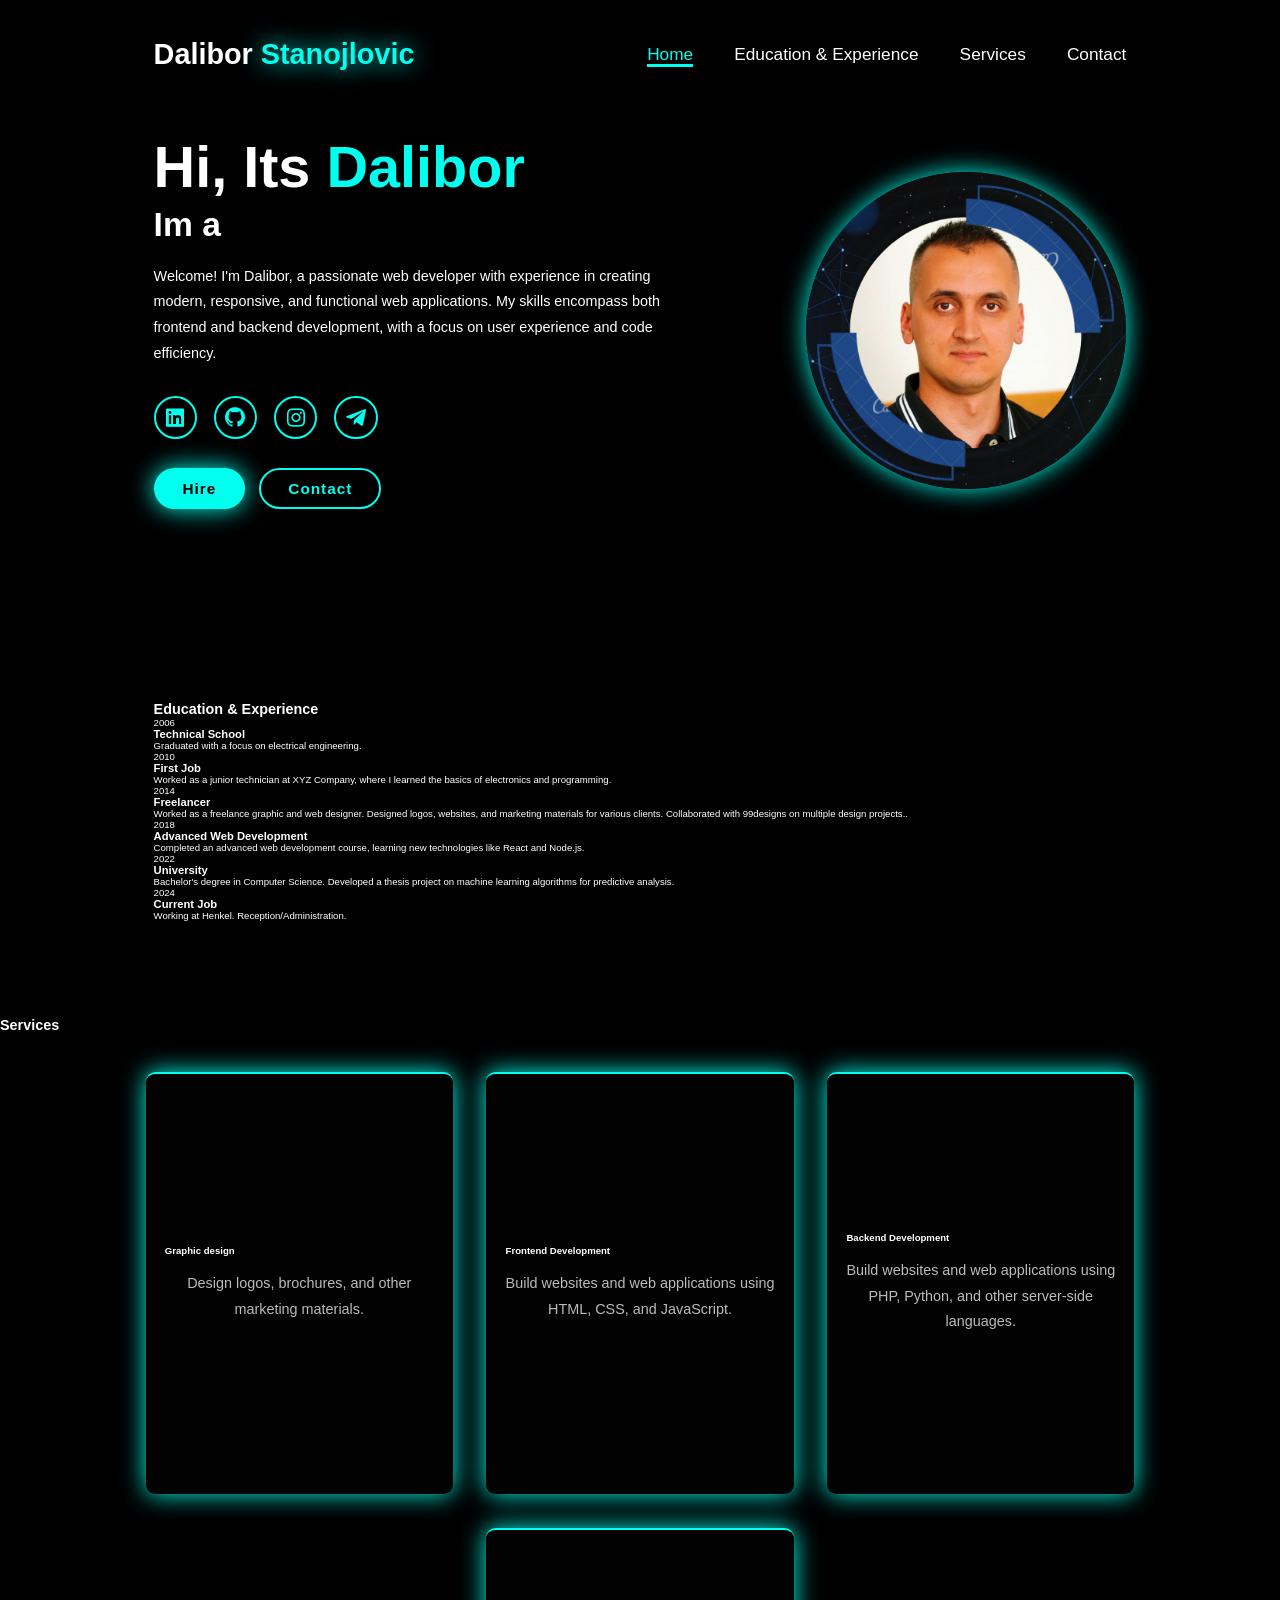
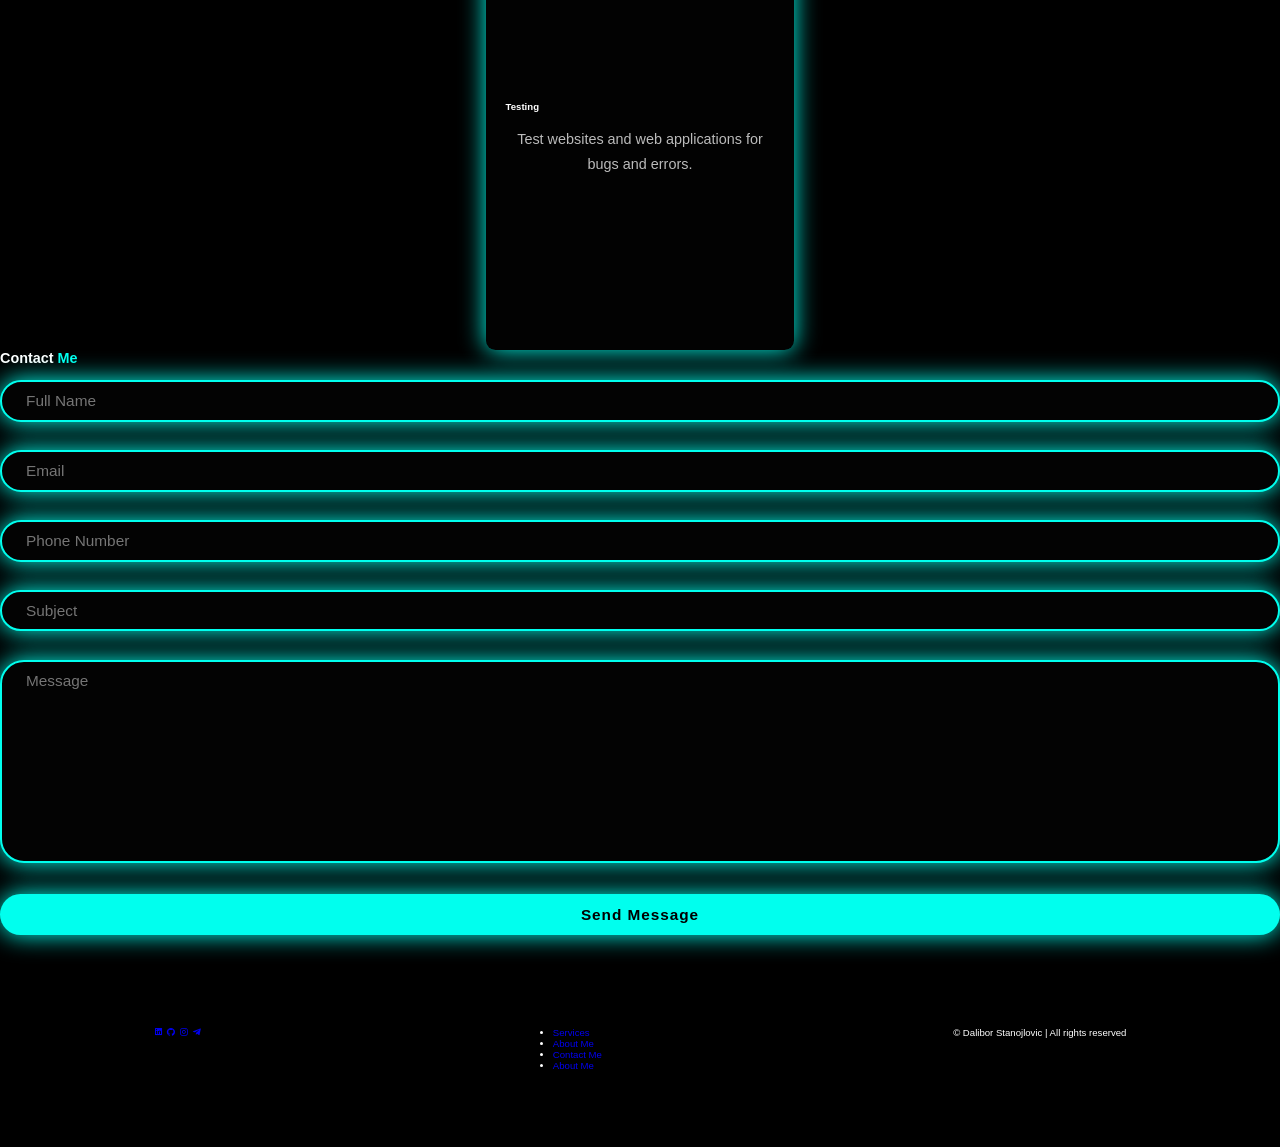
==== commit d531e235: "Update index.html" ====
--- a/index.html
+++ b/index.html
@@ -11,7 +11,9 @@
 
     <header class="header">
         <a href="#home" class="logo">Dalibor<span> Stanojlovic</span></a>
+
         <i class='bx bx-menu' id="menu-icon"></i>
+
         <nav class="navbar">
           <a href="#home" class="active">Home</a>
           <a href="#education">Education & Experience</a>
@@ -22,19 +24,21 @@
 
     <section class="home" id="home">
         <div class="home-content">
-            <h1>Hi, It`s<span> Dalibor</span></h1>
-            <h3 class="text-animation">I`m a <span></span></h3>
+            <h1>Hi, Its<span> Dalibor</span></h1>
+            <h3 class="text-animation">Im a <span></span></h3>
             <p>
                 Welcome! I'm Dalibor, a passionate web developer with experience in creating modern, responsive, 
                 and functional web applications. My skills encompass both frontend and backend development, 
                 with a focus on user experience and code efficiency.
             </p>
+
             <div class="social-icons">
                 <a href="#"><i class='bx bxl-linkedin-square'></i></a>
                 <a href="#"><i class='bx bxl-github'></i></a>
                 <a href="#"><i class='bx bxl-instagram'></i></a>
                 <a href="#"><i class='bx bxl-telegram'></i></a>
             </div>
+
             <div class="btn-group">
                 <a href="#" class="btn">Hire</a>
                 <a href="#contact" class="btn">Contact</a>
@@ -47,6 +51,7 @@
 
     <section class="education" id="education">
         <h2 class="heading">Education & Experience</h2>
+
         <div class="timeline-items">
             <div class="timeline-item"> 
                 <div class="timeline-dot"></div>
@@ -56,6 +61,7 @@
                     <p>Graduated with a focus on electrical engineering.</p>
                 </div>
             </div>
+
             <div class="timeline-item"> 
                 <div class="timeline-dot"></div>
                 <div class="timeline-date">2010</div>
@@ -64,14 +70,18 @@
                     <p>Worked as a junior technician at XYZ Company, where I learned the basics of electronics and programming.</p>
                 </div>
             </div>
+
             <div class="timeline-item"> 
                 <div class="timeline-dot"></div>
                 <div class="timeline-date">2014</div>
                 <div class="timeline-content">
                     <h3>Freelancer</h3>
-                    <p>Worked as a freelance graphic and web designer. Designed logos, websites, and marketing materials for various clients. Collaborated with 99designs on multiple design projects.</p>
-                </div>
-            </div>
+                    <p> Worked as a freelance graphic and web designer. 
+                        Designed logos, websites, and marketing materials for various clients. 
+                      Collaborated with 99designs on multiple design projects..</p>
+                </div>
+            </div>
+
             <div class="timeline-item"> 
                 <div class="timeline-dot"></div>
                 <div class="timeline-date">2018</div>
@@ -80,6 +90,7 @@
                     <p>Completed an advanced web development course, learning new technologies like React and Node.js.</p>
                 </div>
             </div>
+
             <div class="timeline-item"> 
                 <div class="timeline-dot"></div>
                 <div class="timeline-date">2022</div>
@@ -88,6 +99,7 @@
                     <p>Bachelor's degree in Computer Science. Developed a thesis project on machine learning algorithms for predictive analysis.</p>
                 </div>
             </div>
+
             <div class="timeline-item"> 
                 <div class="timeline-dot"></div>
                 <div class="timeline-date">2024</div>
@@ -99,74 +111,102 @@
         </div>
     </section>
 
-    <section class="services" id="services">
-        <h2 class="heading">Services</h2>
-        <div class="services-container">
-            <div class="service-box">
-                <div class="service-info">
-                    <h4>Graphic design</h4>
-                    <p>Design logos, brochures, and other marketing materials.</p>
-                </div>
-            </div>
-            <div class="service-box">
-                <div class="service-info">
-                    <h4>Frontend Development</h4>
-                    <p>Build websites and web applications using HTML, CSS, and JavaScript.</p>
-                </div>
-            </div>
-            <div class="service-box">
-                <div class="service-info">
-                    <h4>Backend Development</h4>
-                    <p>Build websites and web applications using PHP, Python, and other server-side languages.</p>
-                </div>
-            </div>
-            <div class="service-box">
-                <div class="service-info">
-                    <h4>Testing</h4>
-                    <p>Test websites and web applications for bugs and errors.</p>
-                </div>
-            </div>
-        </div>
+    <div class="services" id="services"></div>
+      <h2 class="heading">Services</h2>
+      
+    
+      <div class="services-container">
+
+          <div class="service-box">
+            <div class="service-info">
+              <h4>Graphic design</h4>
+              <p>Design logos, brochures, and other marketing materials.</p>
+            </div>
+          </div>
+
+          <div class="service-box">
+            <div class="service-info">
+              <h4>Frontend Development</h4>
+              <p>Build websites and web applications using HTML, CSS, and JavaScript.</p>
+            </div>
+          </div>
+
+
+          <div class="service-box">
+            <div class="service-info">
+              <h4>Backend Development</h4>
+              <p>Build websites and web applications using PHP, Python, and other server-side languages.</p>
+            </div>
+          </div>
+
+          <div class="service-box">
+            <div class="service-info">
+              <h4>Testing</h4>
+              <p>Test websites and web applications for bugs and errors.</p>
+            </div>
+          </div>
+        </div>
+      </section>
+
+      <div class="contact" id="contact">
+        <h2 class="heading">Contact <span>Me</span></h2>
+
+      <form action="">
+        <div class="input-group">
+          <div class="input-box">
+            <input type="text" 
+            placeholder="Full Name">
+            <input type="email"
+            placeholder="Email">
+          </div>
+           
+     <div class="input-box">
+      <input type="number" 
+      placeholder="Phone Number">
+      <input type="text"
+      placeholder="Subject">
+      </div>
+        </div>
+
+      <div class="input-group-2">
+      <textarea name="" id="" cols="30" rows="10" 
+      placeholder="Message"></textarea>
+      <input type="submit" value="Send Message" class="btn">
+      </div>
+      </form>
     </section>
 
-    <section class="contact" id="contact">
-        <h2 class="heading">Contact <span>Me</span></h2>
-        <form action="">
-            <div class="input-group">
-                <div class="input-box">
-                    <input type="text" placeholder="Full Name">
-                    <input type="email" placeholder="Email">
-                </div>
-                <div class="input-box">
-                    <input type="number" placeholder="Phone Number">
-                    <input type="text" placeholder="Subject">
-                </div>
-            </div>
-            <div class="input-group-2">
-                <textarea name="" id="" cols="30" rows="10" placeholder="Message"></textarea>
-                <input type="submit" value="Send Message" class="btn">
-            </div>
-        </form>
-    </section>
-
-    <footer class="footer">
+      <footer class="footer">
         <div class="social">
-            <a href="#"><i class='bx bxl-linkedin-square'></i></a>
-            <a href="#"><i class='bx bxl-github'></i></a>
-            <a href="#"><i class='bx bxl-instagram'></i></a>
-            <a href="#"><i class='bx bxl-telegram'></i></a>
-        </div>
+          <a href="#"><i class='bx bxl-linkedin-square'></i></a>
+          <a href="#"><i class='bx bxl-github'></i></a>
+          <a href="#"><i class='bx bxl-instagram'></i></a>
+          <a href="#"><i class='bx bxl-telegram'></i></a>
+        </div>
+
         <ul class="list">
-            <li><a href="#">Services</a></li>
-            <li><a href="#">About Me</a></li>
-            <li><a href="#">Contact Me</a></li>
-            <li><a href="#">About Me</a></li>
+            <li>
+              <a href="#">Services</a>
+            </li>
+            <li>
+              <a href="#">About Me</a>
+            </li>
+            <li>
+              <a href="#">Contact Me</a>
+            </li>
+        
+            <li>
+              <a href="#">About Me</a>
+            </li>
         </ul>
         <p class="copyright">
-            © Dalibor Stanojlovic | All rights reserved
+          © Dalibor Stanojlovic | All rights reserved
+          
+
         </p>
-    </footer>
-
-    <script src="script.js"></script>
+      </footer>
+
+    <script src="script.js" ></script>
+
 </body>
 </html>
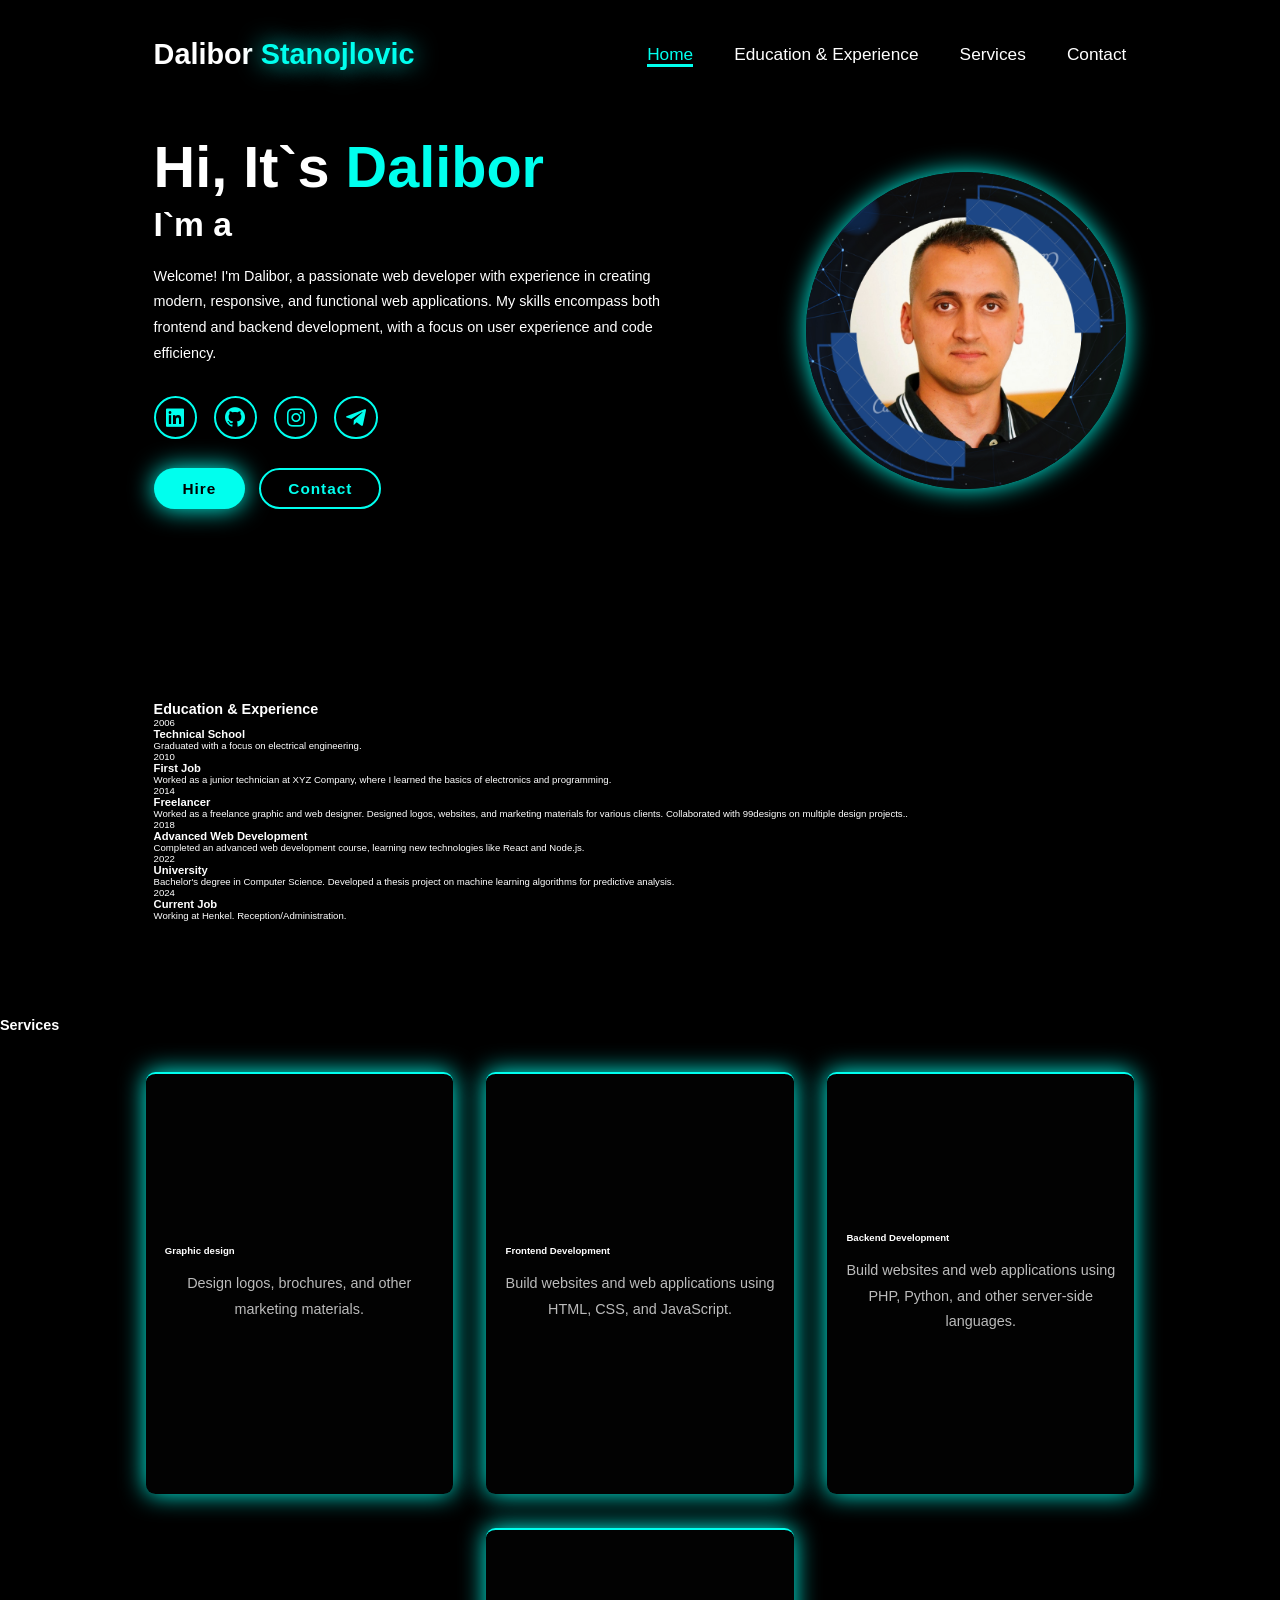
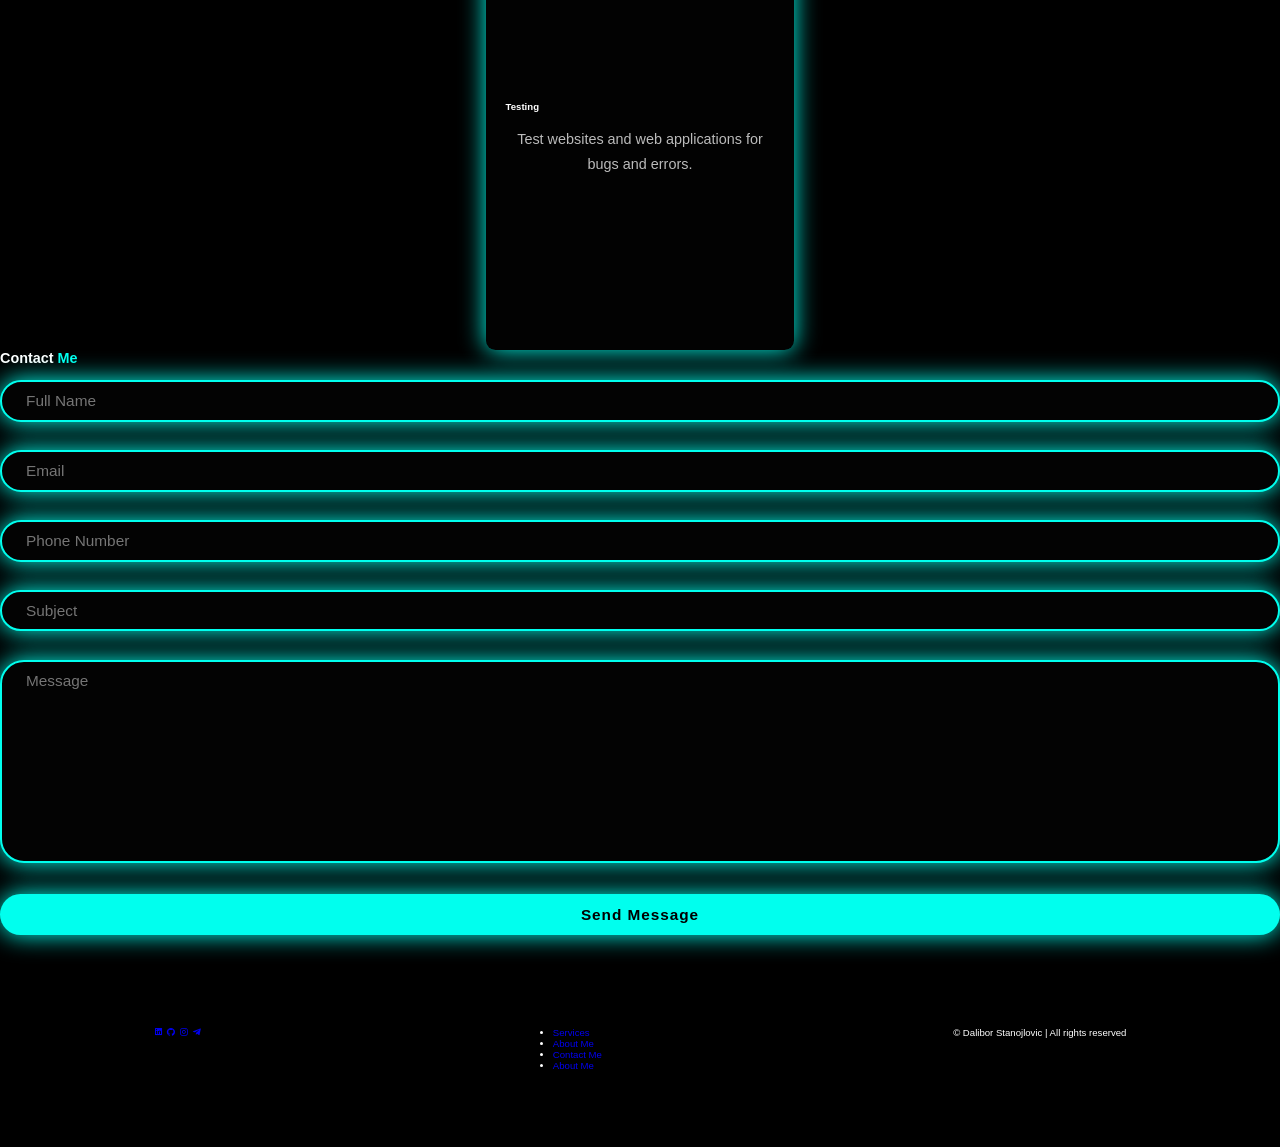
==== commit d956cb9a: "Update index.html" ====
--- a/index.html
+++ b/index.html
@@ -24,8 +24,8 @@
 
     <section class="home" id="home">
         <div class="home-content">
-            <h1>Hi, Its<span> Dalibor</span></h1>
-            <h3 class="text-animation">Im a <span></span></h3>
+            <h1>Hi, It`s<span> Dalibor</span></h1>
+            <h3 class="text-animation">I`m a <span></span></h3>
             <p>
                 Welcome! I'm Dalibor, a passionate web developer with experience in creating modern, responsive, 
                 and functional web applications. My skills encompass both frontend and backend development, 
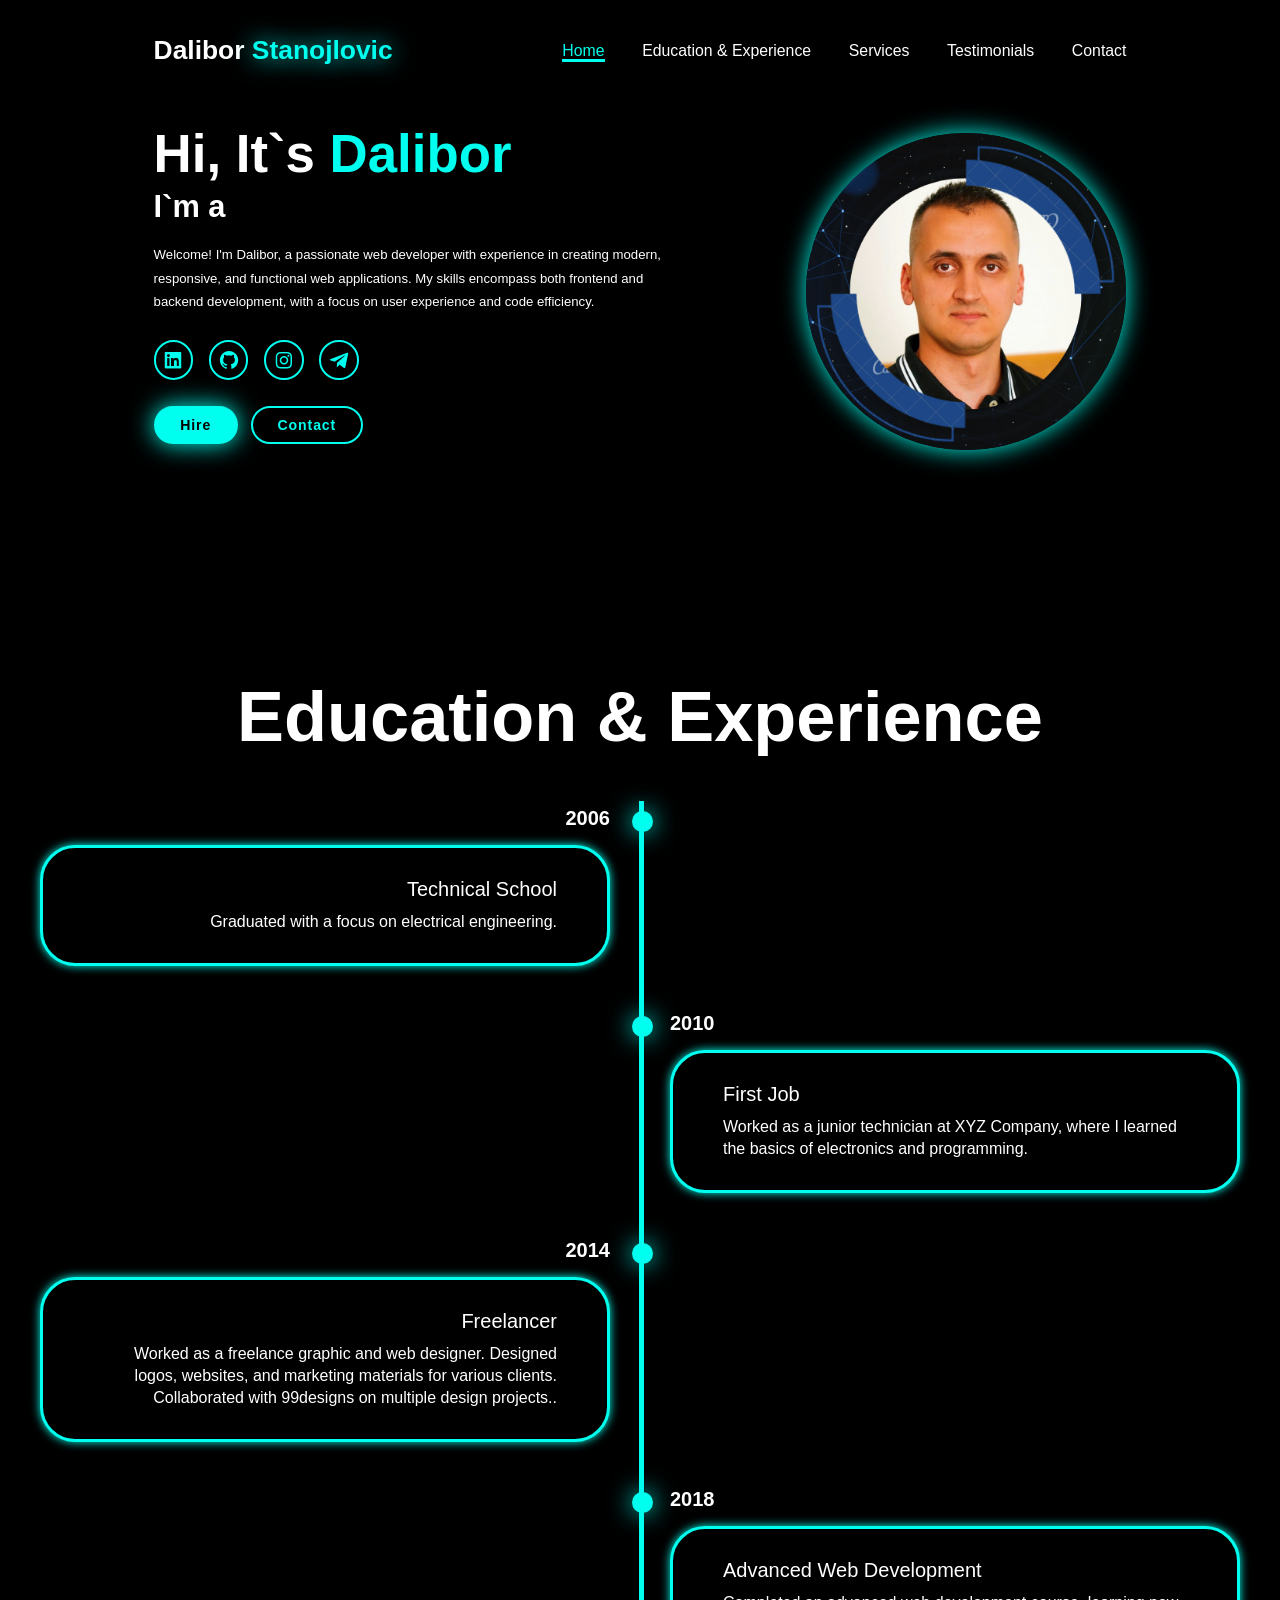
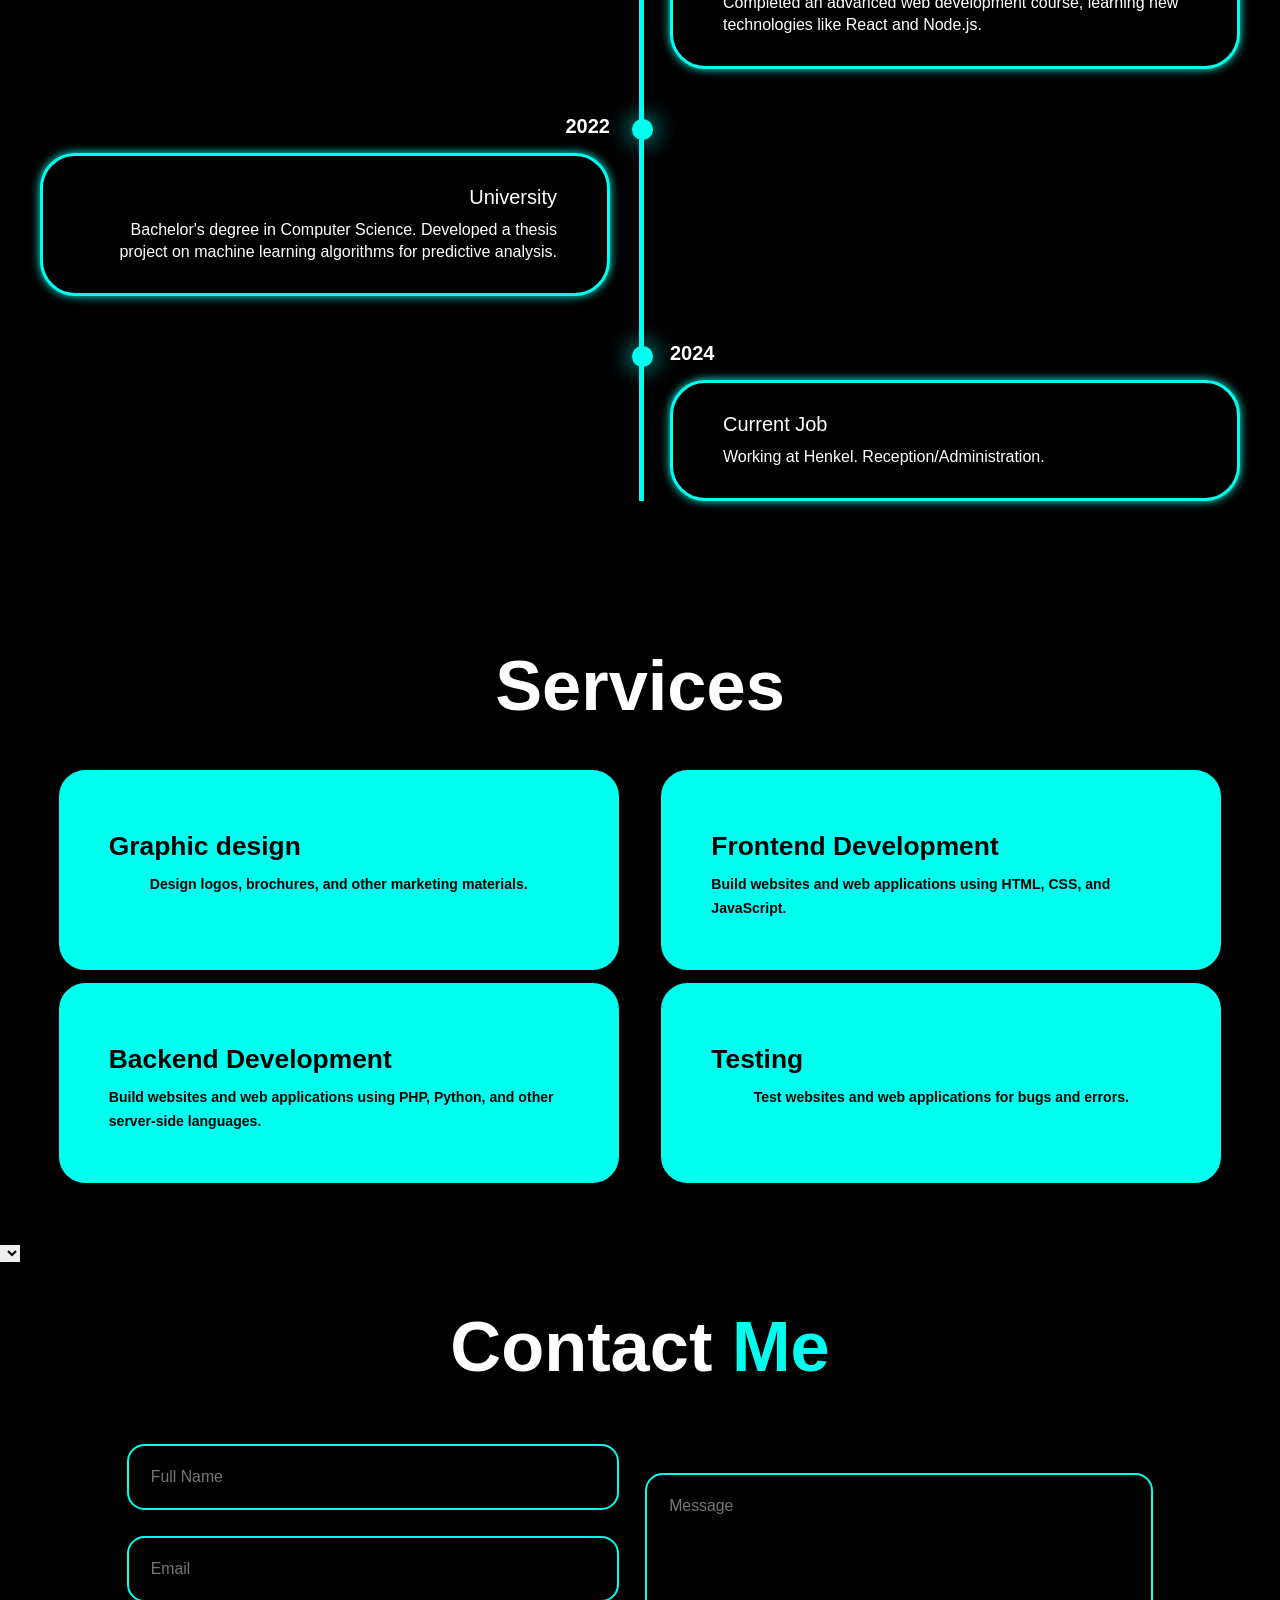
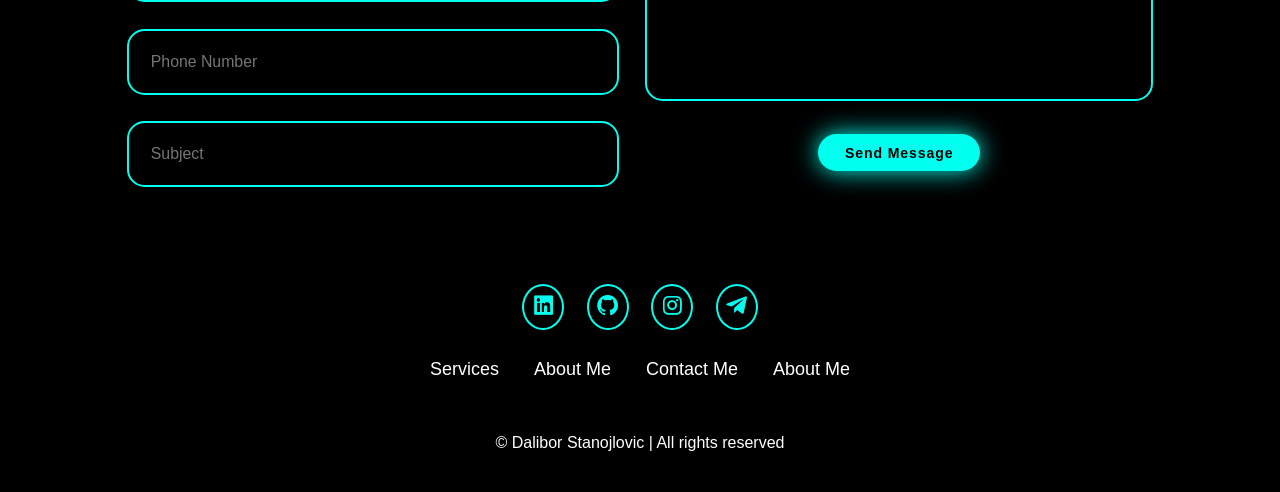
==== commit 0e1310a0: "Update index.html" ====
--- a/index.html
+++ b/index.html
@@ -3,6 +3,10 @@
 <head>
     <meta charset="UTF-8">
     <meta name="viewport" content="width=device-width, initial-scale=1.0">
+    <meta name="description" content="Portfolio website of Dalibor Stanojlovic, a web developer specializing in frontend and backend development.">
+    <meta name="keywords" content="Dalibor Stanojlovic, web developer, frontend development, backend development, portfolio">
+    <meta name="author" content="Dalibor Stanojlovic">
+    <meta name="robots" content="index, follow">
     <title>Responsive Portfolio Website</title>
     <link rel="stylesheet" href="style.css">
     <link href='https://unpkg.com/boxicons@2.1.4/css/boxicons.min.css' rel='stylesheet'>
@@ -18,6 +22,7 @@
           <a href="#home" class="active">Home</a>
           <a href="#education">Education & Experience</a>
           <a href="#services">Services</a>
+          <a href="#testimonials">Testimonials</a>
           <a href="#contact">Contact</a>
         </nav>
     </header>
@@ -111,6 +116,8 @@
         </div>
     </section>
 
+    
+
     <div class="services" id="services"></div>
       <h2 class="heading">Services</h2>
       
@@ -147,6 +154,47 @@
           </div>
         </div>
       </section>
+
+      <select class="testimonials" id="testimonials">
+
+        <div class="testimonials-box">
+          <h2 class="heading">Testimonials</h2>
+
+          <div class="wrapper">
+            <div class="testimonials-item">
+               <img src="1.jpg" alt="">
+               <h2>Tanya</h2>
+               <div class="rating"></div>
+               
+            </div>
+            <p>"It was a great experience working with you. You were very professional and efficient"</p>
+            <div class="testimonials-box">
+              <h2 class="heading">Testimonials</h2>
+    
+              <div class="wraper">
+                <div class="testimonials-item">
+                   <img src="2.jpg" alt="">
+                   <h2>Tanya</h2>
+                   <div class="rating"></div>
+                  
+                </div>
+                <p>It was a great experience working with you. You were very professional and efficient.</p>
+                <div class="testimonials-box">
+                  <h2 class="heading">Testimonials</h2>
+        
+                  <div class="wraper">
+                    <div class="testimonials-item">
+                       <img src="3.jpg" alt="">
+                       <h2>Tanya</h2>
+                       <div class="rating"></div>
+                       
+                    </div>
+                    <p>It was a great experience working with you. You were very professional and efficient.</p>
+          </div>
+        </div>
+      </select>
+      
+
 
       <div class="contact" id="contact">
         <h2 class="heading">Contact <span>Me</span></h2>
--- a/style.css
+++ b/style.css
@@ -7,7 +7,7 @@
   border: none;
   outline: none;
   scroll-behavior: smooth;
-  font-family: "Poppins", Arial, sans-serif; /* Added fallback fonts */
+  font-family: "Poppins", sans-serif;
 }
 
 :root {
@@ -86,7 +86,6 @@
   padding: 10rem 12%;
 }
 
-/* Home Section */
 .home {
   display: flex;
   align-items: center;
@@ -149,7 +148,6 @@
   max-width: 1000px;
 }
 
-/* Social Icons */
 .social-icons a {
   display: inline-flex;
   justify-content: center;
@@ -172,7 +170,6 @@
   background-color: var(--main-color);
 }
 
-/* Button Styles */
 .btn {
   display: inline-block;
   padding: 1rem 2.8rem;
@@ -212,7 +209,6 @@
   color: black;
 }
 
-/* Text Animation */
 .text-animation {
   font-size: 34px;
   font-weight: 600;
@@ -251,362 +247,362 @@
     content: "Frontend Developer";
   }
   21%, 40% {
-    content: "Backend Developer";
+    content: "Web Designer";
   }
   41%, 60% {
-    content: "Web Designer";
+    content: "Fullstack Developer";
   }
   61%, 80% {
-    content: "Graphic Designer";
+    content: "Web Developer";
   }
   81%, 100% {
-    content: "Web Developer";
+    content: "Software Tester";
   }
 }
 
 @keyframes typing {
-  to {
-    right: 100%;
-  }
-}
-
-/* Services Section */
+  10%, 15%, 30%, 35%, 50%, 55%, 70%, 75%, 90% {
+    width: 0;
+  }
+  5%, 20%, 25%, 40%, 45%, 60%, 65%, 80%, 85% {
+    width: calc(100% + 8px);
+  }
+}
+.heading{
+  font-size: 8rem;
+  text-align: center;
+  margin: 5rem 0;
+}
+.education{
+  padding: 100px 15px;
+  background: var(--second-bg-color);
+}
+.education h2{
+  margin-bottom: 5rem;
+}
+.timeline-items{
+  max-width: 1200px;
+  margin: auto;
+  display: flex;
+  flex-wrap: wrap;
+  position: relative;
+}
+.timeline-items::before{
+  content: "";
+  position: absolute;
+  width: 5px;
+  height: 100%;
+  background-color: var(--main-color);
+  left: calc(50% - 1px);
+}
+.timeline-item{
+  margin-bottom: 40px;
+  width: 100%;
+  position: relative;
+}
+.timeline-item:last-child{
+  margin-bottom: 0;
+}
+.timeline-item:nth-child(odd){
+  padding-right: calc(50% + 30px);
+  text-align: right;
+}
+.timeline-item:nth-child(even){
+  padding-left: calc(50% + 30px);
+}
+.timeline-dot{
+  height: 21px;
+  width: 21px;
+  background-color: var(--main-color);
+  box-shadow: 0 0 25px var(--main-color);
+              0 0 50px var(--main-color);
+  position: absolute;
+  left: calc(50% - 8px);
+  border-radius: 50%;
+  top: 10px;
+}
+.timeline-date{
+  font-size: 20px;
+  font-weight: 800;
+  color: white;
+  margin: 6px 0 15px;
+}
+.timeline-content{
+  background-color: var(--bg-color);
+  border: 3px solid var(--main-color);
+  padding: 30px 50px;
+  border-radius: 4rem;
+  box-shadow: 0 0 10px var(--main-color);
+  cursor: pointer;
+  transition: 0.3s ease-in-out;
+}
+.timeline-content:hover{
+  transform: scale(1.05);
+  box-shadow: 0 0 25px var(--main-color);
+}
+.timeline-content h3{
+  font-size: 20px;
+  color: white;
+  margin: 0 0 10px;
+  font-weight: 500;
+}
+.timeline-content p{
+  color: white;
+  font-size: 16px;
+  font-weight: 300;
+  line-height: 22px;  
+}
+
+::-webkit-scrollbar{
+  width: 15px;
+}
+::-webkit-scrollbar-thumb{
+  background-color: var(--main-color);
+}
+::-webkit-scrollbar-track{
+  background-color: var(--bg-color);
+  width: 50px;
+}
+.sevices{
+  background-color: var(--bg-color);
+  color: black;
+}
+.sevices h2{
+  margin-bottom: 5rem;
+  color: white;
+}
 .services-container {
-  display: flex;
-  justify-content: center;
+  display: grid;
+  grid-template-columns: repeat(2, 1fr);
   align-items: center;
-  flex-wrap: wrap;
-  gap: 3.5rem;
-  margin-top: 4rem;
+  gap: 1.5rem; /* Smanji gap da boksovi budu bliže jedan drugom */
 }
 
 .service-box {
-  width: 32rem;
-  height: 44rem;
-  background: rgb(2, 2, 2);
-  border-radius: 1rem;
-  display: flex;
-  justify-content: center;
-  align-items: center;
-  padding: 2rem;
-  box-shadow: 0 0 25px var(--main-color);
-  border-top: 2px solid var(--main-color);
+  background-color: var(--main-color);
+  height: 200px;
+  border-radius: 3rem;
+  border: 6px solid transparent;
+  cursor: pointer;
   transition: 0.4s ease-in-out;
-}
-
-.service-box i {
+  color: black; /* Keeps text color black */
+  width: 95%; /* Adjust width to make boxes narrower */
+  margin: 0 auto; /* Center the box */
+  padding: 3rem; /* Adjust padding to make boxes narrower */
+}
+
+.service-box:hover {
+  background: white;
+  color: black;
+  border: 5px solid var(--main-color);
+  transform: scale(1.03);
+}
+
+.service-box .service-info {
+  display: flex;
+  flex-direction: column;
+  text-align: left;
+  max-height: 200px;
+  justify-self: left;
+  align-items: baseline;
+  padding: 2rem 2rem; /* Adjust padding inside the box */
+}
+
+.service-info h4 {
   font-size: 3rem;
-  color: var(--main-color);
-}
-
-.service-box:hover {
-  transform: scale(1.1);
-  box-shadow: 0 0 50px var(--main-color);
-  border-top: transparent;
-}
-
-.service-box h3 {
-  font-size: 2rem;
-  margin: 1rem 0 0.5rem;
-  text-shadow: 0 0 25px var(--main-color);
-}
-
-.service-box p {
-  font-size: 1.5rem;
-  text-align: center;
-  color: #bbbbbb;
-  line-height: 1.8;
-  margin-top: 1.5rem;
-}
-
-.service-box a {
-  margin-top: 2rem;
-  display: inline-block;
-  background: var(--main-color);
-  color: black;
+  font-weight: 800;
+  line-height: 2;
+}
+
+.service-info p {
   font-size: 1.6rem;
   font-weight: 600;
-  padding: 1rem 2.5rem;
-  border-radius: 5rem;
-  box-shadow: 0 0 25px var(--main-color);
-  transition: 0.3s ease-in-out;
-}
-
-.service-box a:hover {
-  box-shadow: 0 0 50px var(--main-color);
-  transform: scale(1.1);
-}
-
-/* Contact Section */
-.contact-content {
+  max-height: 100px;
+  line-height: 1.7;
+  margin: auto;
+}
+.contact{
+  background-color: var(--bg-color);
+}  
+.contact h2{
+  margin-bottom: 3rem;
+  color: white;
+}
+.contact form{
   display: flex;
   align-items: center;
   justify-content: center;
-  gap: 15rem;
-}
-
-.contact-left h3 {
-  font-size: 2.2rem;
-}
-
-.contact-left p {
-  font-size: 1.5rem;
-  color: var(--main-color);
-  margin: 1.5rem 0 3rem;
-}
-
-.contact-left .social-icons a {
-  font-size: 2.5rem;
-  margin-top: 1rem;
-  width: 5rem;
-  height: 5rem;
-}
-
-.contact-right h2 {
-  font-size: 2.2rem;
-}
-
-.contact-right p {
-  color: var(--main-color);
-  margin: 1.5rem 0 2rem;
-}
-
-input,
-textarea {
+  gap: 3rem;
+  margin: 5rem auto;
+  text-align: center;
+}
+.contact form .input-box{
+  display: flex;
+  justify-content: center;
+  flex-wrap: wrap;
+}
+.contact form .input-box input,
+.contact form textarea{
   width: 100%;
-  background: rgb(3, 3, 3);
+  padding: 2.5rem;
+  font-size: 1.8rem;
+  color: var(--text-color);
+  background: var(--bg-color);
+  border-radius: 2rem;
   border: 2px solid var(--main-color);
+  margin: 1.5rem 0;
+  resize: none;
+}
+.contact form .btn{
+  margin-top: 2rem;
+}
+.footer{
+  position: relative;
+  bottom: 0;
+  width: 100%;
+  padding: 40px 0;
+  background-color: var(--second-bg-color);
+}
+.footer .social{
+  text-align: center;
+  padding-bottom: 25px;
+  color: var(--main-color);
+}
+.footer .social a{
+  font-size: 25px;
+  color: var(--main-color);
+  border: 2px solid var(--main-color);
+  width: 42px;
+  line-height: 42px;
+  display: inline-block;
+  text-align: center;
+  border-radius: 50%;
+  margin: 0 10px;
+  transition: 0.3s ease-in-out;
+}
+.footer .social a:hover{
+  transform: scale(1.2)translateY(-10px);
+  background-color: var(--main-color);
+  color: black;
   box-shadow: 0 0 25px var(--main-color);
-  color: var(--text-color);
-  font-size: 1.6rem;
-  padding: 1rem 2.5rem;
-  border-radius: 5rem;
-  margin: 1.5rem 0;
-}
-
-textarea {
-  border-radius: 2.5rem;
-  resize: none;
-}
-
-.contact-form {
-  width: 45rem;
-}
-
-/* Footer Section */
-footer {
-  background: var(--bg-color);
-  padding: 8rem 12%;
-  display: flex;
-  justify-content: space-between;
-  align-items: flex-start;
-  flex-wrap: wrap;
-  gap: 2rem;
-}
-
-footer h2 {
+}
+.footer ul{
+  margin-top: 0;
+  padding: 0;
+  font-size: 18px;
+  line-height: 1.6;
+  margin-bottom: 0;
+  text-align: center;
+}
+.footer ul li a{
+  color: white;
+  border-bottom: 3px solid transparent;
+  transition: 0.3s ease-in-out;
+}
+.footer ul li a:hover{
+  border-bottom: 3px solid var(--main-color);
+}
+.footer ul li{
+  display: inline-block;
+  padding: 0 15px;
+}
+.footer .copyright{
+  margin-top: 50px;
+  text-align: center;
+  font-size: 16px;
+  color: white;
+}
+@media(max-width:1285px){
+  html{
+    font-size: 55%;
+  }
+  .services-container{
+    padding-bottom: 7rem;
+    grid-template-columns: repeat(2,1fr);
+    margin: 0 5rem;
+  }
+}
+@media(max-width:991px){
+  header{
+    padding: 2rem 3%;
+  }
+  section{
+    padding: 10rem 3% 2rem;
+  }
+  .timeline-items::before{
+    left: 7px;
+  }
+  .timeline-item:nth-child(odd){
+    padding-right: 0;
+    text-align: left;
+  }
+
+.timeline-item:nth-child(odd),
+.timeline-item:nth-child(even){
+  padding-left: 37px;
+  }
+  .timeline-dot{
+    left 0;
+  }
+  .services{
+    padding-bottom: 7rem;
+  }
+  .contact form{
+    flex-direction: column;
+  }
+  .footer{
+    padding: 2rem 3%;
+  }
+}
+@media (max-width:895px){
+  #menu-icon{
+    display: block;
+  }
+.navbar{
+  position: absolute;
+  top: 100%;
+  right: 0;
+  width: 50%;
+  padding: 1rem 3%;
+  background: rgba(0, 0, 0, 0.8);
+  backdrop-filter: blur(20px);
+  border-top-left-radius: 2rem;
+  border-left: 2px solid var(--main-color);
+  border-bottom: 2px solid var(--main-color);
+  display: none;
+}
+.navbar.active{
+  display: block;
+}
+.navbar a{
+  display: block;
   font-size: 2rem;
-  margin-bottom: 2rem;
-}
-
-footer .footer-box {
-  width: calc(25% - 1rem);
-}
-
-footer .footer-box h3 {
-  color: var(--main-color);
-  font-size: 2rem;
-}
-
-.footer-box p {
-  font-size: 1.5rem;
-  margin-top: 2rem;
-  color: var(--main-color);
-}
-
-.footer-box .footer-links {
-  margin-top: 2rem;
-}
-
-.footer-box .footer-links a {
-  display: inline-block;
-  font-size: 1.6rem;
-  color: var(--text-color);
-  margin: 1rem 0;
-  transition: color 0.3s ease;
-}
-
-.footer-box .footer-links a:hover {
-  color: var(--main-color);
-}
-
-.footer-box .footer-links li {
-  list-style: none;
-}
-
-footer .social-icons a {
-  display: inline-flex;
-  justify-content: center;
-  align-items: center;
-  width: 4rem;
-  height: 4rem;
-  background: transparent;
-  border: 2px solid var(--main-color);
-  font-size: 2rem;
-  border-radius: 50%;
-  color: var(--main-color);
-  margin: 2rem 1.5rem 0 0;
-  transition: 0.3s ease-in-out;
-}
-
-footer .social-icons a:hover {
-  color: var(--text-color);
-  transform: scale(1.3) translateY(-5px);
-  box-shadow: 0 0 25px var(--main-color);
-  background-color: var(--main-color);
-}
-
-footer .social-icons a:last-child {
-  margin-right: 0;
-}
-
-.footer-box input[type="submit"] {
-  width: 100%;
-  background: var(--main-color);
-  color: black;
-  font-size: 1.6rem;
-  font-weight: 600;
-  padding: 1rem 2.5rem;
-  border-radius: 5rem;
-  box-shadow: 0 0 25px var(--main-color);
-  transition: 0.3s ease-in-out;
-  cursor: pointer;
-}
-
-.footer-box input[type="submit"]:hover {
-  box-shadow: 0 0 50px var(--main-color);
-  transform: scale(1.05);
-}
-
-/* Media Queries */
-@media (max-width: 1040px) {
-  html {
-    font-size: 55%;
-  }
-
-  .home-content h1 {
-    font-size: 5rem;
-  }
-
-  .home-content h3 {
-    font-size: 2.8rem;
-  }
-
-  .home-content p {
-    font-size: 1.4rem;
-  }
-
-  .home-img img {
-    width: 30vw;
-  }
-
-  .service-box {
-    width: 32rem;
-  }
-}
-
-@media (max-width: 855px) {
-  #menu-icon {
-    display: block;
-  }
-
-  .navbar {
-    position: absolute;
-    top: 120%;
-    left: 0;
-    width: 100%;
-    background: rgba(3, 3, 3, 0.5);
-    backdrop-filter: blur(10px);
-    text-align: center;
-    padding: 2rem 0;
-    transform: translateY(-200%);
-    transition: transform 0.3s ease;
-  }
-
-  .navbar a {
-    display: block;
-    margin: 1.5rem 0;
-  }
-
-  .navbar a:hover,
-  .navbar a.active {
-    border-bottom: none;
-  }
-
-  .navbar.show {
-    transform: translateY(0);
-  }
-
-  .home-content {
-    margin-top: 0;
-    gap: 3rem;
-  }
-
-  .home {
-    flex-direction: column;
-    gap: 3rem;
-  }
-
-  .home-img img {
-    width: 40vw;
-  }
-
-  .home-content h1 {
-    font-size: 5rem;
-  }
-
-  .home-content p {
-    font-size: 1.4rem;
-  }
-
-  .services-container {
-    gap: 3rem;
-  }
-
-  .service-box {
-    width: 100%;
-    margin: 0 auto;
-  }
-
-  .contact-content {
-    flex-direction: column;
-    gap: 5rem;
-  }
-
-  .contact-left,
-  .contact-right {
-    width: 100%;
-  }
-}
-
-@media (max-width: 450px) {
-  html {
-    font-size: 50%;
-  }
-
-  .home-content h1 {
-    font-size: 4rem;
-  }
-
-  .home-content h3 {
-    font-size: 2.2rem;
-  }
-
-  .home-content p {
-    font-size: 1.2rem;
-  }
-
-  .home-img img {
-    width: 50vw;
-  }
-}
+  margin: 3rem 0;
+  color: white;
+}
+.home{
+  flex-direction: column-reverse;
+  margin: 5rem 4rem;
+}
+.home-content h3{
+  font-size: 2.6rem;
+}
+.home-content h1{
+  font-size: 8rem;
+  margin-top: 3rem;
+}
+.home-content p{
+  max-width: 600px;
+  margin: 0 auto;
+}
+.home-img img{
+  width: 56vw;
+}
+.services h2{
+  margin-bottom: 3rem;
+}
+.services-container{
+  grid-template-columns: repeat(1,1fr);
+}
+
+}
